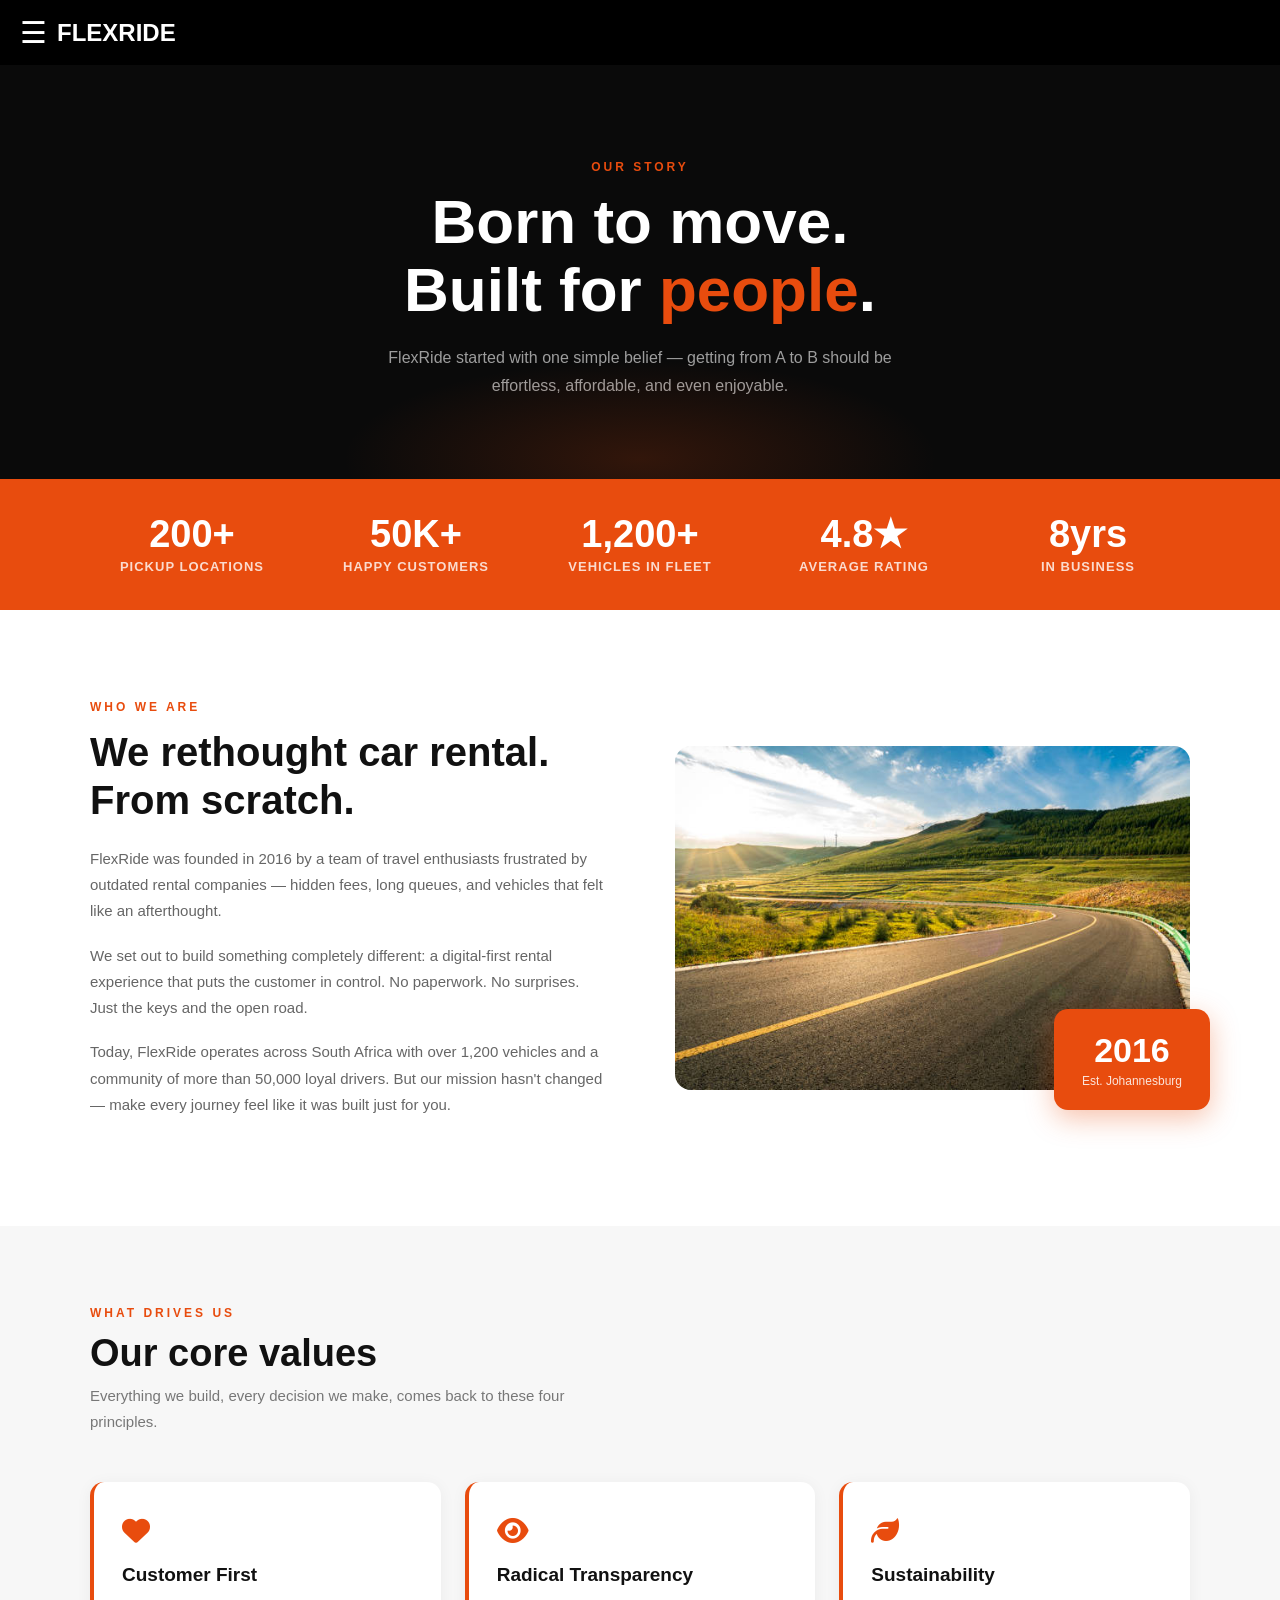
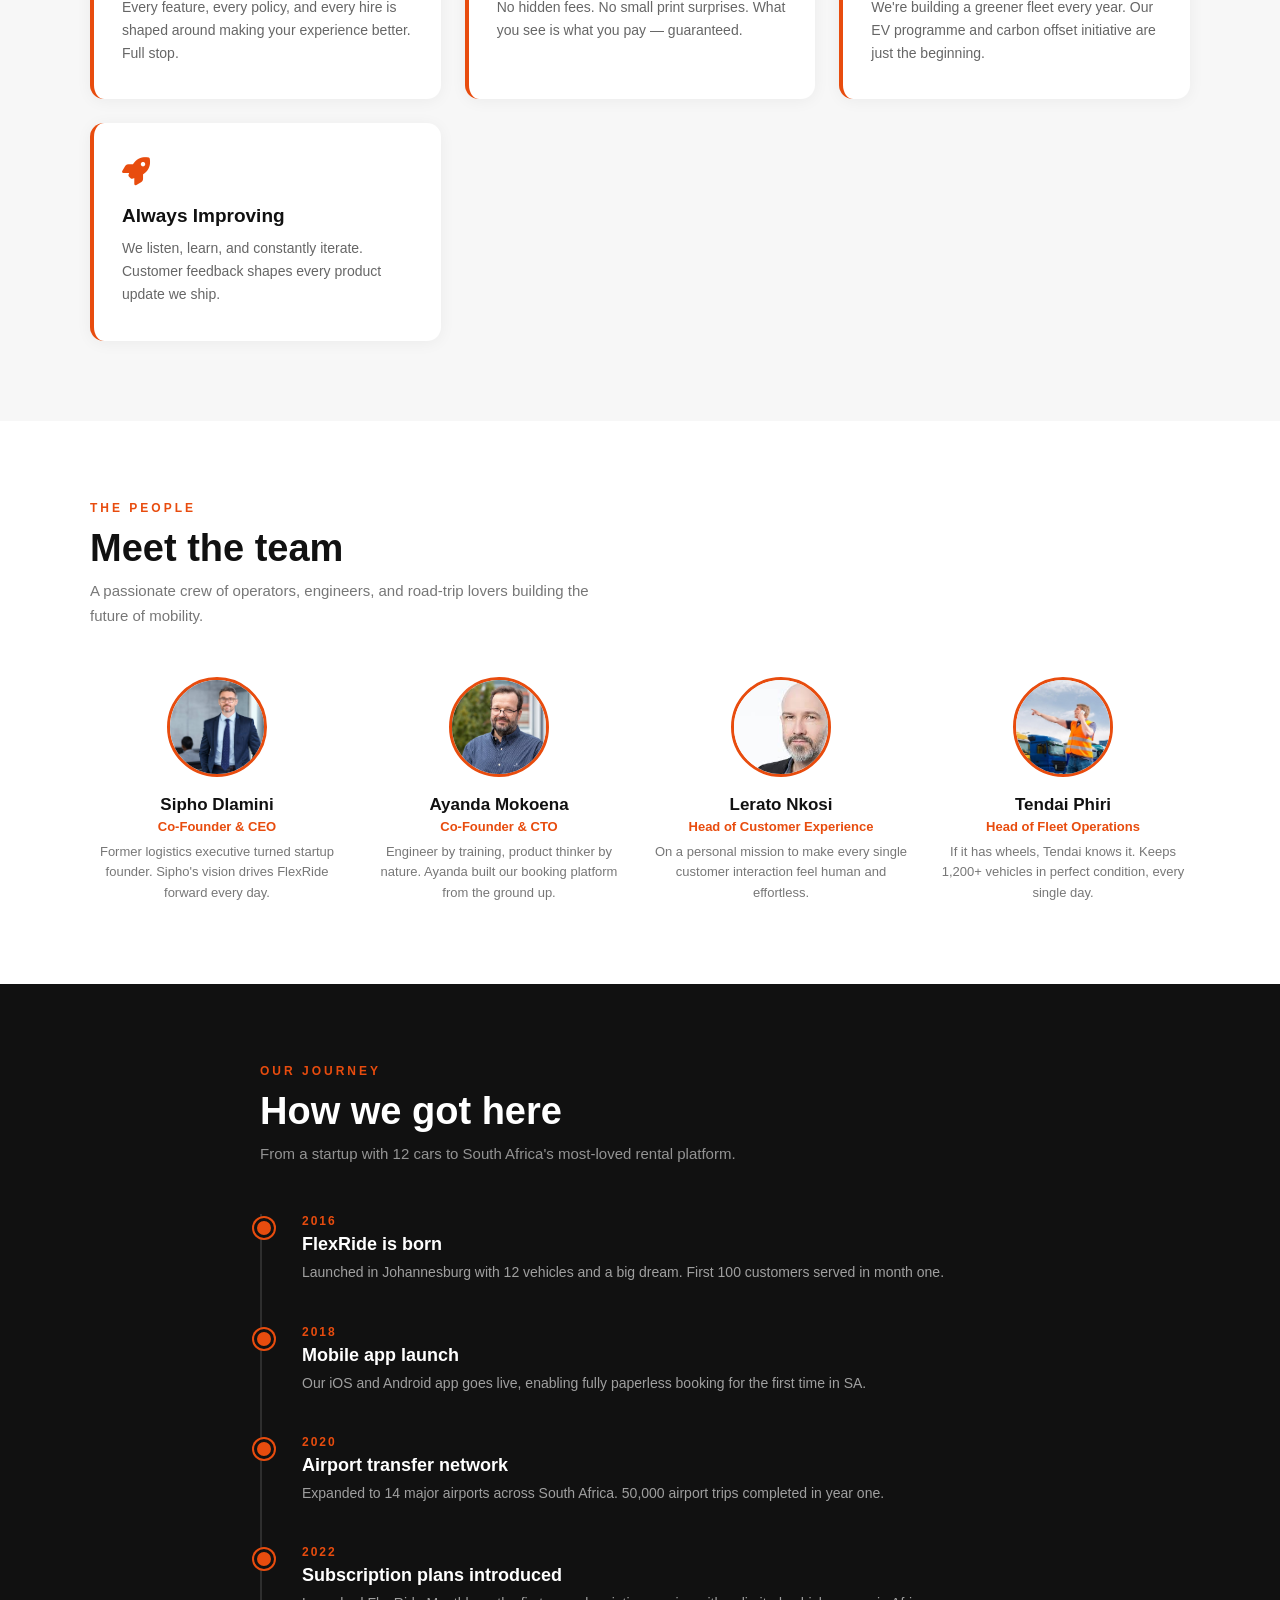
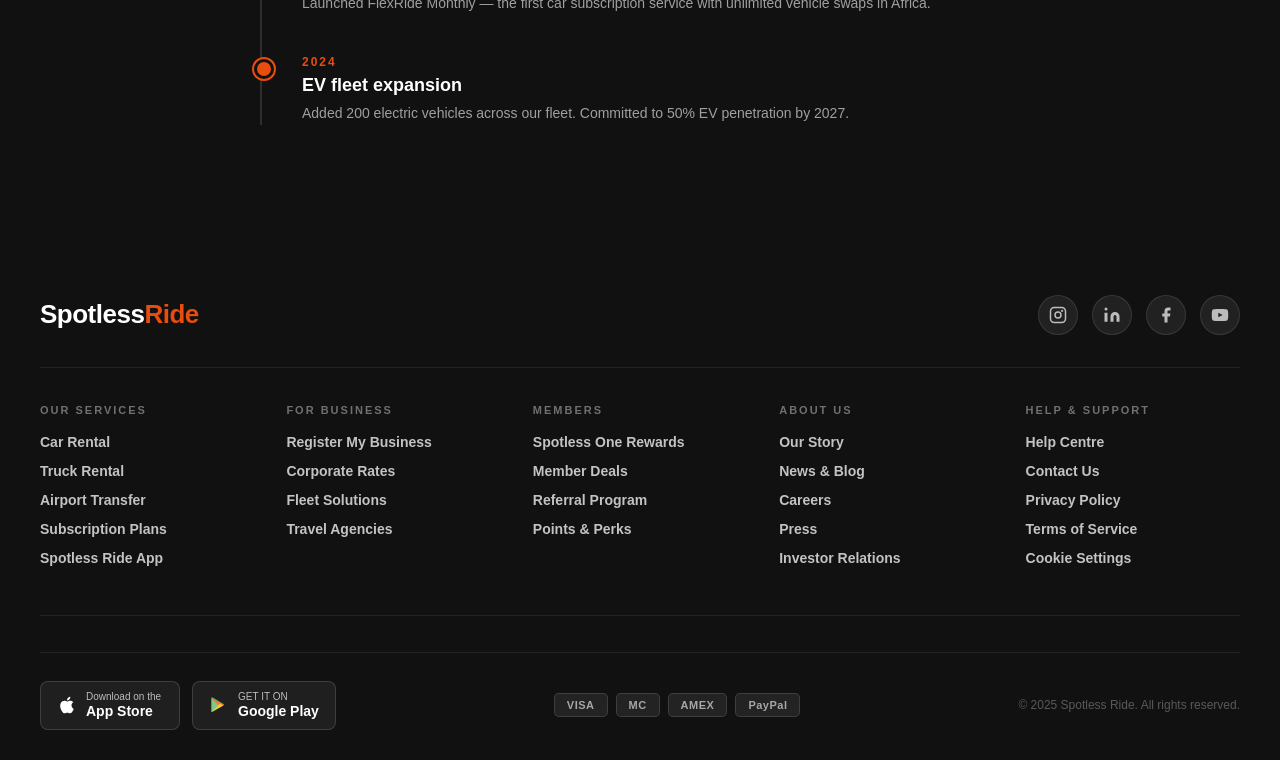
==== About-Us.Html @ 6166d542 "Add files via upload" ====
<!DOCTYPE html>
<html lang="en">
<head>
    <meta charset="UTF-8">
    <meta name="viewport" content="width=device-width, initial-scale=1.0">
    <title>About Us - FlexRide</title>
    <link rel="stylesheet" href="https://cdnjs.cloudflare.com/ajax/libs/font-awesome/6.5.1/css/all.min.css">
    <style>
        * { margin: 0; padding: 0; box-sizing: border-box; font-family: Arial, sans-serif; }

        /* ===== HEADER ===== */
        header { background-color:black; color:white; padding:15px 20px; display:flex; justify-content:space-between; align-items:center; position:fixed; top:0;left:0; width:100%; z-index:1000; }
        .header-left { display:flex; align-items:center; }
        .menu-icon { font-size:30px; cursor:pointer; color:white; margin-right:10px; }
        .header-right { margin-left:auto; }
        .auth-link { font-size:13px; color:white; text-decoration:none; padding:10px; border:1px solid white; border-radius:2px; }

        /* ===== NAVBAR ===== */
        .navbar { position:fixed; top:60px; left:0; width:100%; height:calc(100vh - 60px); background-color:rgba(0,0,0,0.95); transition:transform 0.5s ease-in-out; transform:translateY(-100%); z-index:999; display:flex; flex-direction:column; align-items:flex-start; justify-content:flex-start; padding:20px; }
        .navbar.active { transform:translateY(0); }
        .navbar a { display:flex; align-items:center; padding:15px 20px; text-decoration:none; font-size:24px; color:white; width:100%; transition:background 0.3s ease, color 0.3s ease; border-bottom:1px solid rgba(255,255,255,0.2); }
        .navbar a:hover { background:rgba(255,255,255,0.2); color:#b0c4de; }
        .navbar a:last-child { border-bottom:none; }
        .navbar a i { margin-right:10px; }

        /* ===== PAGE HERO ===== */
        .page-hero {
            margin-top: 60px;
            background: #0a0a0a;
            padding: 100px 40px 80px;
            text-align: center;
            color: white;
            position: relative;
            overflow: hidden;
        }
        .page-hero::after {
            content: '';
            position: absolute;
            bottom: -80px; left: 50%; transform: translateX(-50%);
            width: 600px; height: 200px;
            background: radial-gradient(ellipse, rgba(232,76,14,0.18) 0%, transparent 70%);
            pointer-events: none;
        }
        .page-hero-tag { font-size:12px;font-weight:700;text-transform:uppercase;letter-spacing:3px;color:#e84c0e;margin-bottom:14px;display:block; }
        .page-hero h1 { font-size:clamp(36px,5.5vw,62px); font-weight:900; line-height:1.1; margin-bottom:20px; }
        .page-hero h1 em { color:#e84c0e; font-style:normal; }
        .page-hero p { font-size:16px; color:rgba(255,255,255,0.6); max-width:520px; margin:0 auto; line-height:1.7; }

        /* ===== STATS STRIP ===== */
        .stats-strip { background:#e84c0e; padding:36px 40px; }
        .stats-inner { max-width:1100px; margin:0 auto; display:grid; grid-template-columns:repeat(auto-fit, minmax(180px,1fr)); gap:20px; text-align:center; }
        .stat-num { font-size:38px; font-weight:900; color:#fff; line-height:1; }
        .stat-label { font-size:13px; color:rgba(255,255,255,0.8); margin-top:6px; font-weight:600; text-transform:uppercase; letter-spacing:1px; }

        /* ===== STORY SECTION ===== */
        .story-section { background:#fff; padding:90px 40px; }
        .story-inner { max-width:1100px; margin:0 auto; display:grid; grid-template-columns:1fr 1fr; gap:70px; align-items:center; }
        .story-text .section-label { font-size:12px;font-weight:700;text-transform:uppercase;letter-spacing:3px;color:#e84c0e;display:block;margin-bottom:14px; }
        .story-text h2 { font-size:clamp(28px,3.5vw,40px); font-weight:900; color:#111; margin-bottom:22px; line-height:1.2; }
        .story-text p { font-size:15px; color:#666; line-height:1.75; margin-bottom:18px; }
        .story-img-side { position:relative; }
        .story-img-box {
            border-radius:16px; overflow:hidden; height:440px;
            background: linear-gradient(135deg, #1a1a2e 0%, #16213e 50%, #0f3460 100%);
            display:flex; align-items:center; justify-content:center;
        }
        .story-img-box i { font-size:80px; color:rgba(232,76,14,0.3); }
        .story-badge {
            position:absolute; bottom:-20px; right:-20px;
            background:#e84c0e; color:#fff;
            padding:22px 28px; border-radius:14px;
            text-align:center; box-shadow:0 8px 28px rgba(232,76,14,0.35);
        }
        .story-badge .b-num { font-size:34px; font-weight:900; }
        .story-badge .b-label { font-size:12px; opacity:0.85; margin-top:4px; }

        /* ===== MISSION / VALUES ===== */
        .values-section { background:#f7f7f7; padding:80px 40px; }
        .values-inner { max-width:1100px; margin:0 auto; }
        .section-label { font-size:12px;font-weight:700;text-transform:uppercase;letter-spacing:3px;color:#e84c0e;display:block;margin-bottom:12px; }
        .section-heading { font-size:clamp(26px,3.5vw,38px); font-weight:900; color:#111; margin-bottom:8px; }
        .section-sub { font-size:15px;color:#777;margin-bottom:48px;max-width:520px;line-height:1.7; }
        .values-grid { display:grid; grid-template-columns:repeat(auto-fit,minmax(260px,1fr)); gap:24px; }
        .value-card { background:#fff; border-radius:14px; padding:34px 28px; border-left:4px solid #e84c0e; box-shadow:0 2px 16px rgba(0,0,0,0.05); transition:transform 0.3s; }
        .value-card:hover { transform:translateY(-5px); }
        .value-icon { font-size:28px; color:#e84c0e; margin-bottom:16px; }
        .value-card h3 { font-size:19px; font-weight:800; color:#111; margin-bottom:10px; }
        .value-card p { font-size:14px; color:#666; line-height:1.65; }

        /* ===== TEAM SECTION ===== */
        .team-section { background:#fff; padding:80px 40px; }
        .team-inner { max-width:1100px; margin:0 auto; }
        .team-grid { display:grid; grid-template-columns:repeat(auto-fit,minmax(220px,1fr)); gap:28px; margin-top:0; }
        .team-card { text-align:center; }
        .team-avatar {
            width:120px; height:120px; border-radius:50%;
            background:linear-gradient(135deg,#1a1a2e,#e84c0e);
            margin:0 auto 16px;
            display:flex; align-items:center; justify-content:center;
        }
        .team-avatar i { font-size:40px; color:rgba(255,255,255,0.6); }
        .team-card h4 { font-size:17px; font-weight:800; color:#111; margin-bottom:4px; }
        .team-card .role { font-size:13px; color:#e84c0e; font-weight:600; margin-bottom:8px; }
        .team-card p { font-size:13px; color:#777; line-height:1.6; }

        /* ===== TIMELINE ===== */
        .timeline-section { background:#111; padding:80px 40px; color:white; }
        .timeline-inner { max-width:760px; margin:0 auto; }
        .timeline-section .section-label { color:#e84c0e; }
        .timeline-section .section-heading { color:#fff; }
        .timeline-section .section-sub { color:rgba(255,255,255,0.55); }
        .timeline { position:relative; padding-left:40px; border-left:2px solid rgba(255,255,255,0.12); margin-top:0; }
        .timeline-item { position:relative; margin-bottom:40px; }
        .timeline-item::before {
            content:''; position:absolute;
            left:-48px; top:4px;
            width:14px; height:14px;
            border-radius:50%; background:#e84c0e;
            border:3px solid #111;
            box-shadow:0 0 0 2px #e84c0e;
        }
        .timeline-year { font-size:12px;font-weight:700;color:#e84c0e;text-transform:uppercase;letter-spacing:2px;margin-bottom:6px; }
        .timeline-item h4 { font-size:18px; font-weight:800; color:#fff; margin-bottom:6px; }
        .timeline-item p { font-size:14px; color:rgba(255,255,255,0.6); line-height:1.65; }

        /* ===== FOOTER ===== */
        .site-footer { background:#111; color:rgba(255,255,255,0.65); padding:50px 40px 30px; font-size:14px; }
        .footer-topbar { display:flex; align-items:center; justify-content:space-between; margin-bottom:32px; }
        .footer-logo { font-size:26px; font-weight:900; color:#fff; letter-spacing:-0.5px; }
        .footer-logo span { color:#e84c0e; }
        .footer-socials { display:flex; gap:14px; }
        .footer-socials a { width:40px;height:40px;border-radius:50%;background:rgba(255,255,255,0.07);border:1px solid rgba(255,255,255,0.1);display:flex;align-items:center;justify-content:center;color:rgba(255,255,255,0.7);transition:0.2s;text-decoration:none; }
        .footer-socials a svg { width:18px;height:18px; }
        .footer-socials a:hover { background:#e84c0e;border-color:#e84c0e;color:#fff; }
        .footer-divider { border:none;border-top:1px solid rgba(255,255,255,0.08);margin:0 0 36px; }
        .footer-cols { display:grid;grid-template-columns:repeat(auto-fit,minmax(160px,1fr));gap:32px;margin-bottom:36px; }
        .footer-col h4 { font-size:11px;font-weight:700;text-transform:uppercase;letter-spacing:2px;color:rgba(255,255,255,0.4);margin:0 0 18px; }
        .footer-col a { display:block;color:rgba(255,255,255,0.75);text-decoration:none;font-size:14px;font-weight:600;margin-bottom:13px;transition:color 0.2s; }
        .footer-col a:hover { color:#e84c0e; }
        .footer-bottom { display:flex;align-items:center;justify-content:space-between;flex-wrap:wrap;gap:18px;padding-top:28px;border-top:1px solid rgba(255,255,255,0.08); }
        .footer-store-btns { display:flex;gap:12px;flex-wrap:wrap; }
        .f-store-btn { display:flex;align-items:center;gap:9px;background:rgba(255,255,255,0.06);border:1px solid rgba(255,255,255,0.14);border-radius:8px;padding:9px 16px;color:#fff;text-decoration:none;transition:0.2s;min-width:140px; }
        .f-store-btn:hover { background:#e84c0e;border-color:#e84c0e; }
        .f-store-btn span { display:flex;flex-direction:column;font-size:14px;font-weight:700;line-height:1.2;color:#fff; }
        .f-store-btn small { font-size:10px;font-weight:400;opacity:0.7; }
        .footer-pay { display:flex;gap:8px;flex-wrap:wrap;align-items:center; }
        .footer-pay span { background:rgba(255,255,255,0.08);border:1px solid rgba(255,255,255,0.12);border-radius:5px;padding:5px 12px;font-size:11px;font-weight:700;color:rgba(255,255,255,0.6);letter-spacing:0.5px; }
        .footer-copy { font-size:12px;color:rgba(255,255,255,0.3);margin:0; }

        @media (max-width: 768px) {
            .story-inner { grid-template-columns:1fr; gap:40px; }
            .story-badge { right:0; }
            .stats-strip { padding:28px 20px; }
            .story-section, .values-section, .team-section, .timeline-section { padding:50px 20px; }
            .page-hero { padding:70px 20px 60px; }
            .footer-cols { grid-template-columns:1fr 1fr; }
            .footer-topbar { flex-direction:column; align-items:flex-start; gap:18px; }
            .footer-bottom { flex-direction:column; align-items:flex-start; }
        }
        .team-avatar {
    width: 100px;
    height: 100px;
    border-radius: 50%;
    overflow: hidden;
    margin: 0 auto 18px;
    border: 3px solid #e84c0e;
}

.team-avatar img {
    width: 100%;
    height: 100%;
    object-fit: cover;
    display: block;
}
.story-img-box {
    width: 100%;
    height: 100%;
    border-radius: 16px;
    overflow: hidden;
}

.story-img-box img {
    width: 100%;
    height: 100%;
    object-fit: cover;
    display: block;
}
    </style>
</head>

<header>
    <div class="header-left">
        <span class="menu-icon" onclick="toggleNav()">&#9776;</span>
        <a href="index.html" style="text-decoration:none;">
            <h1 style="font-size:24px;font-weight:bold;color:white;">FLEXRIDE</h1>
        </a>
    </div>
   
</header>

<nav id="navbar" class="navbar">
    <a href="index.html"><i class="fas fa-home"></i> Home</a>
    <a href="Vehicles.HTML"><i class="fas fa-car"></i> Vehicles</a>
    <a href="#"><i class="fas fa-car-side"></i> Book a Car</a>
    <a href="About-Us.html"><i class="fas fa-phone"></i> About us</a>
    <a href="services.html"><i class="fas fa-cogs"></i> Services</a>
    <a href="Customer Service.html"><i class="fas fa-question-circle"></i> Help</a>
</nav>

<body>

<!-- PAGE HERO -->
<section class="page-hero">
    <span class="page-hero-tag">Our Story</span>
    <h1>Born to move.<br>Built for <em>people</em>.</h1>
    <p>FlexRide started with one simple belief — getting from A to B should be effortless, affordable, and even enjoyable.</p>
</section>

<!-- STATS STRIP -->
<section class="stats-strip">
    <div class="stats-inner">
        <div>
            <div class="stat-num">200+</div>
            <div class="stat-label">Pickup Locations</div>
        </div>
        <div>
            <div class="stat-num">50K+</div>
            <div class="stat-label">Happy Customers</div>
        </div>
        <div>
            <div class="stat-num">1,200+</div>
            <div class="stat-label">Vehicles in Fleet</div>
        </div>
        <div>
            <div class="stat-num">4.8★</div>
            <div class="stat-label">Average Rating</div>
        </div>
        <div>
            <div class="stat-num">8yrs</div>
            <div class="stat-label">In Business</div>
        </div>
    </div>
</section>

<!-- STORY -->
<section class="story-section">
    <div class="story-inner">
        <div class="story-text">
            <span class="section-label">Who We Are</span>
            <h2>We rethought car rental. From scratch.</h2>
            <p>FlexRide was founded in 2016 by a team of travel enthusiasts frustrated by outdated rental companies — hidden fees, long queues, and vehicles that felt like an afterthought.</p>
            <p>We set out to build something completely different: a digital-first rental experience that puts the customer in control. No paperwork. No surprises. Just the keys and the open road.</p>
            <p>Today, FlexRide operates across South Africa with over 1,200 vehicles and a community of more than 50,000 loyal drivers. But our mission hasn't changed — make every journey feel like it was built just for you.</p>
        </div>
        <div class="story-img-side">
            <div class="story-img-box">
                <img src="Road.jpg" alt="Open road">
            </div>
            <div class="story-badge">
                <div class="b-num">2016</div>
                <div class="b-label">Est. Johannesburg</div>
            </div>
        </div>
    </div>
</section>

<!-- VALUES -->
<section class="values-section">
    <div class="values-inner">
        <span class="section-label">What Drives Us</span>
        <h2 class="section-heading">Our core values</h2>
        <p class="section-sub">Everything we build, every decision we make, comes back to these four principles.</p>
        <div class="values-grid">
            <div class="value-card">
                <div class="value-icon"><i class="fas fa-heart"></i></div>
                <h3>Customer First</h3>
                <p>Every feature, every policy, and every hire is shaped around making your experience better. Full stop.</p>
            </div>
            <div class="value-card">
                <div class="value-icon"><i class="fas fa-eye"></i></div>
                <h3>Radical Transparency</h3>
                <p>No hidden fees. No small print surprises. What you see is what you pay — guaranteed.</p>
            </div>
            <div class="value-card">
                <div class="value-icon"><i class="fas fa-leaf"></i></div>
                <h3>Sustainability</h3>
                <p>We're building a greener fleet every year. Our EV programme and carbon offset initiative are just the beginning.</p>
            </div>
            <div class="value-card">
                <div class="value-icon"><i class="fas fa-rocket"></i></div>
                <h3>Always Improving</h3>
                <p>We listen, learn, and constantly iterate. Customer feedback shapes every product update we ship.</p>
            </div>
        </div>
    </div>
</section>
<!-- TEAM -->
<section class="team-section">
    <div class="team-inner">
        <span class="section-label">The People</span>
        <h2 class="section-heading">Meet the team</h2>
        <p class="section-sub">A passionate crew of operators, engineers, and road-trip lovers building the future of mobility.</p>
        <div class="team-grid">
            <div class="team-card">
                <div class="team-avatar">
                    <img src="Ceo.jpg" alt="Sipho Dlamini">
                </div>
                <h4>Sipho Dlamini</h4>
                <div class="role">Co-Founder & CEO</div>
                <p>Former logistics executive turned startup founder. Sipho's vision drives FlexRide forward every day.</p>
            </div>
            <div class="team-card">
                <div class="team-avatar">
                    <img src="CTO.avif" alt="Ayanda Mokoena">
                </div>
                <h4>Ayanda Mokoena</h4>
                <div class="role">Co-Founder & CTO</div>
                <p>Engineer by training, product thinker by nature. Ayanda built our booking platform from the ground up.</p>
            </div>
            <div class="team-card">
                <div class="team-avatar">
                    <img src="Head.jpg" alt="Lerato Nkosi">
                </div>
                <h4>Lerato Nkosi</h4>
                <div class="role">Head of Customer Experience</div>
                <p>On a personal mission to make every single customer interaction feel human and effortless.</p>
            </div>
            <div class="team-card">
                <div class="team-avatar">
                    <img src="ana.jpg" alt="Tendai Phiri">
                </div>
                <h4>Tendai Phiri</h4>
                <div class="role">Head of Fleet Operations</div>
                <p>If it has wheels, Tendai knows it. Keeps 1,200+ vehicles in perfect condition, every single day.</p>
            </div>
        </div>
    </div>
</section>

<!-- TIMELINE -->
<section class="timeline-section">
    <div class="timeline-inner">
        <span class="section-label">Our Journey</span>
        <h2 class="section-heading" style="color:#fff;">How we got here</h2>
        <p class="section-sub">From a startup with 12 cars to South Africa's most-loved rental platform.</p>
        <div class="timeline">
            <div class="timeline-item">
                <div class="timeline-year">2016</div>
                <h4>FlexRide is born</h4>
                <p>Launched in Johannesburg with 12 vehicles and a big dream. First 100 customers served in month one.</p>
            </div>
            <div class="timeline-item">
                <div class="timeline-year">2018</div>
                <h4>Mobile app launch</h4>
                <p>Our iOS and Android app goes live, enabling fully paperless booking for the first time in SA.</p>
            </div>
            <div class="timeline-item">
                <div class="timeline-year">2020</div>
                <h4>Airport transfer network</h4>
                <p>Expanded to 14 major airports across South Africa. 50,000 airport trips completed in year one.</p>
            </div>
            <div class="timeline-item">
                <div class="timeline-year">2022</div>
                <h4>Subscription plans introduced</h4>
                <p>Launched FlexRide Monthly — the first car subscription service with unlimited vehicle swaps in Africa.</p>
            </div>
            <div class="timeline-item">
                <div class="timeline-year">2024</div>
                <h4>EV fleet expansion</h4>
                <p>Added 200 electric vehicles across our fleet. Committed to 50% EV penetration by 2027.</p>
            </div>
        </div>
    </div>
</section>

<!-- FOOTER -->
<footer class="site-footer">
    <div class="footer-topbar">
        <div class="footer-logo">Spotless<span>Ride</span></div>
        <div class="footer-socials">
            <a href="#" aria-label="Instagram"><svg viewBox="0 0 24 24" fill="none" stroke="currentColor" stroke-width="2" stroke-linecap="round" stroke-linejoin="round"><rect x="2" y="2" width="20" height="20" rx="5"/><circle cx="12" cy="12" r="4"/><circle cx="17.5" cy="6.5" r="0.5" fill="currentColor"/></svg></a>
            <a href="#" aria-label="LinkedIn"><svg viewBox="0 0 24 24" fill="currentColor"><path d="M16 8a6 6 0 0 1 6 6v7h-4v-7a2 2 0 0 0-2-2 2 2 0 0 0-2 2v7h-4v-7a6 6 0 0 1 6-6z"/><rect x="2" y="9" width="4" height="12"/><circle cx="4" cy="4" r="2"/></svg></a>
            <a href="#" aria-label="Facebook"><svg viewBox="0 0 24 24" fill="currentColor"><path d="M18 2h-3a5 5 0 0 0-5 5v3H7v4h3v8h4v-8h3l1-4h-4V7a1 1 0 0 1 1-1h3z"/></svg></a>
            <a href="#" aria-label="YouTube"><svg viewBox="0 0 24 24" fill="currentColor"><path d="M22.54 6.42a2.78 2.78 0 0 0-1.95-1.96C18.88 4 12 4 12 4s-6.88 0-8.59.46A2.78 2.78 0 0 0 1.46 6.42 29 29 0 0 0 1 12a29 29 0 0 0 .46 5.58a2.78 2.78 0 0 0 1.95 1.96C5.12 20 12 20 12 20s6.88 0 8.59-.46a2.78 2.78 0 0 0 1.95-1.96A29 29 0 0 0 23 12a29 29 0 0 0-.46-5.58zM9.75 15.02V8.98L15.5 12l-5.75 3.02z"/></svg></a>
        </div>
    </div>
    <div class="footer-divider"></div>
    <div class="footer-cols">
        <div class="footer-col"><h4>Our Services</h4><a href="#">Car Rental</a><a href="#">Truck Rental</a><a href="#">Airport Transfer</a><a href="#">Subscription Plans</a><a href="#">Spotless Ride App</a></div>
        <div class="footer-col"><h4>For Business</h4><a href="#">Register My Business</a><a href="#">Corporate Rates</a><a href="#">Fleet Solutions</a><a href="#">Travel Agencies</a></div>
        <div class="footer-col"><h4>Members</h4><a href="#">Spotless One Rewards</a><a href="#">Member Deals</a><a href="#">Referral Program</a><a href="#">Points &amp; Perks</a></div>
        <div class="footer-col"><h4>About Us</h4><a href="#">Our Story</a><a href="#">News &amp; Blog</a><a href="#">Careers</a><a href="#">Press</a><a href="#">Investor Relations</a></div>
        <div class="footer-col"><h4>Help &amp; Support</h4><a href="#">Help Centre</a><a href="#">Contact Us</a><a href="#">Privacy Policy</a><a href="#">Terms of Service</a><a href="#">Cookie Settings</a></div>
    </div>
    <div class="footer-divider"></div>
    <div class="footer-bottom">
        <div class="footer-store-btns">
            <a href="#" class="f-store-btn"><svg viewBox="0 0 24 24" fill="currentColor" width="20" height="20"><path d="M18.71 19.5c-.83 1.24-1.71 2.45-3.05 2.47-1.34.03-1.77-.79-3.29-.79-1.53 0-2 .77-3.27.82-1.31.05-2.3-1.32-3.14-2.53C4.25 17 2.94 12.45 4.7 9.39c.87-1.52 2.43-2.48 4.12-2.51 1.28-.02 2.5.87 3.29.87.78 0 2.26-1.07 3.8-.91.65.03 2.47.26 3.64 1.98-.09.06-2.17 1.28-2.15 3.81.03 3.02 2.65 4.03 2.68 4.04-.03.07-.42 1.44-1.38 2.83M13 3.5c.73-.83 1.94-1.46 2.94-1.5.13 1.17-.34 2.35-1.04 3.19-.69.85-1.83 1.51-2.95 1.42-.15-1.15.41-2.35 1.05-3.11z"/></svg><span><small>Download on the</small>App Store</span></a>
            <a href="#" class="f-store-btn"><svg viewBox="0 0 24 24" fill="none" width="20" height="20"><path d="M3 20.5v-17c0-.83 1-.83 1.5-.5l14 8.5-14 8.5c-.5.33-1.5.33-1.5-.5z" fill="#4CAF50"/><path d="M3 3.5l10 10L3 20.5V3.5z" fill="#81C784"/><path d="M17.5 11.5l-4.5 2-10-10 14.5 8z" fill="#FF7043"/><path d="M17.5 12.5L3 20.5l10-10 4.5 2z" fill="#FFCA28"/></svg><span><small>GET IT ON</small>Google Play</span></a>
        </div>
        <div class="footer-pay"><span>VISA</span><span>MC</span><span>AMEX</span><span>PayPal</span></div>
        <p class="footer-copy">&copy; 2025 Spotless Ride. All rights reserved.</p>
    </div>
</footer>

</body>

<script>
    function toggleNav() {
        document.getElementById('navbar').classList.toggle('active');
    }
    window.addEventListener('click', function(e) {
        const navbar = document.getElementById('navbar');
        const menuIcon = document.querySelector('.menu-icon');
        if (!navbar.contains(e.target) && !menuIcon.contains(e.target)) {
            navbar.classList.remove('active');
        }
    });
</script>
</html>
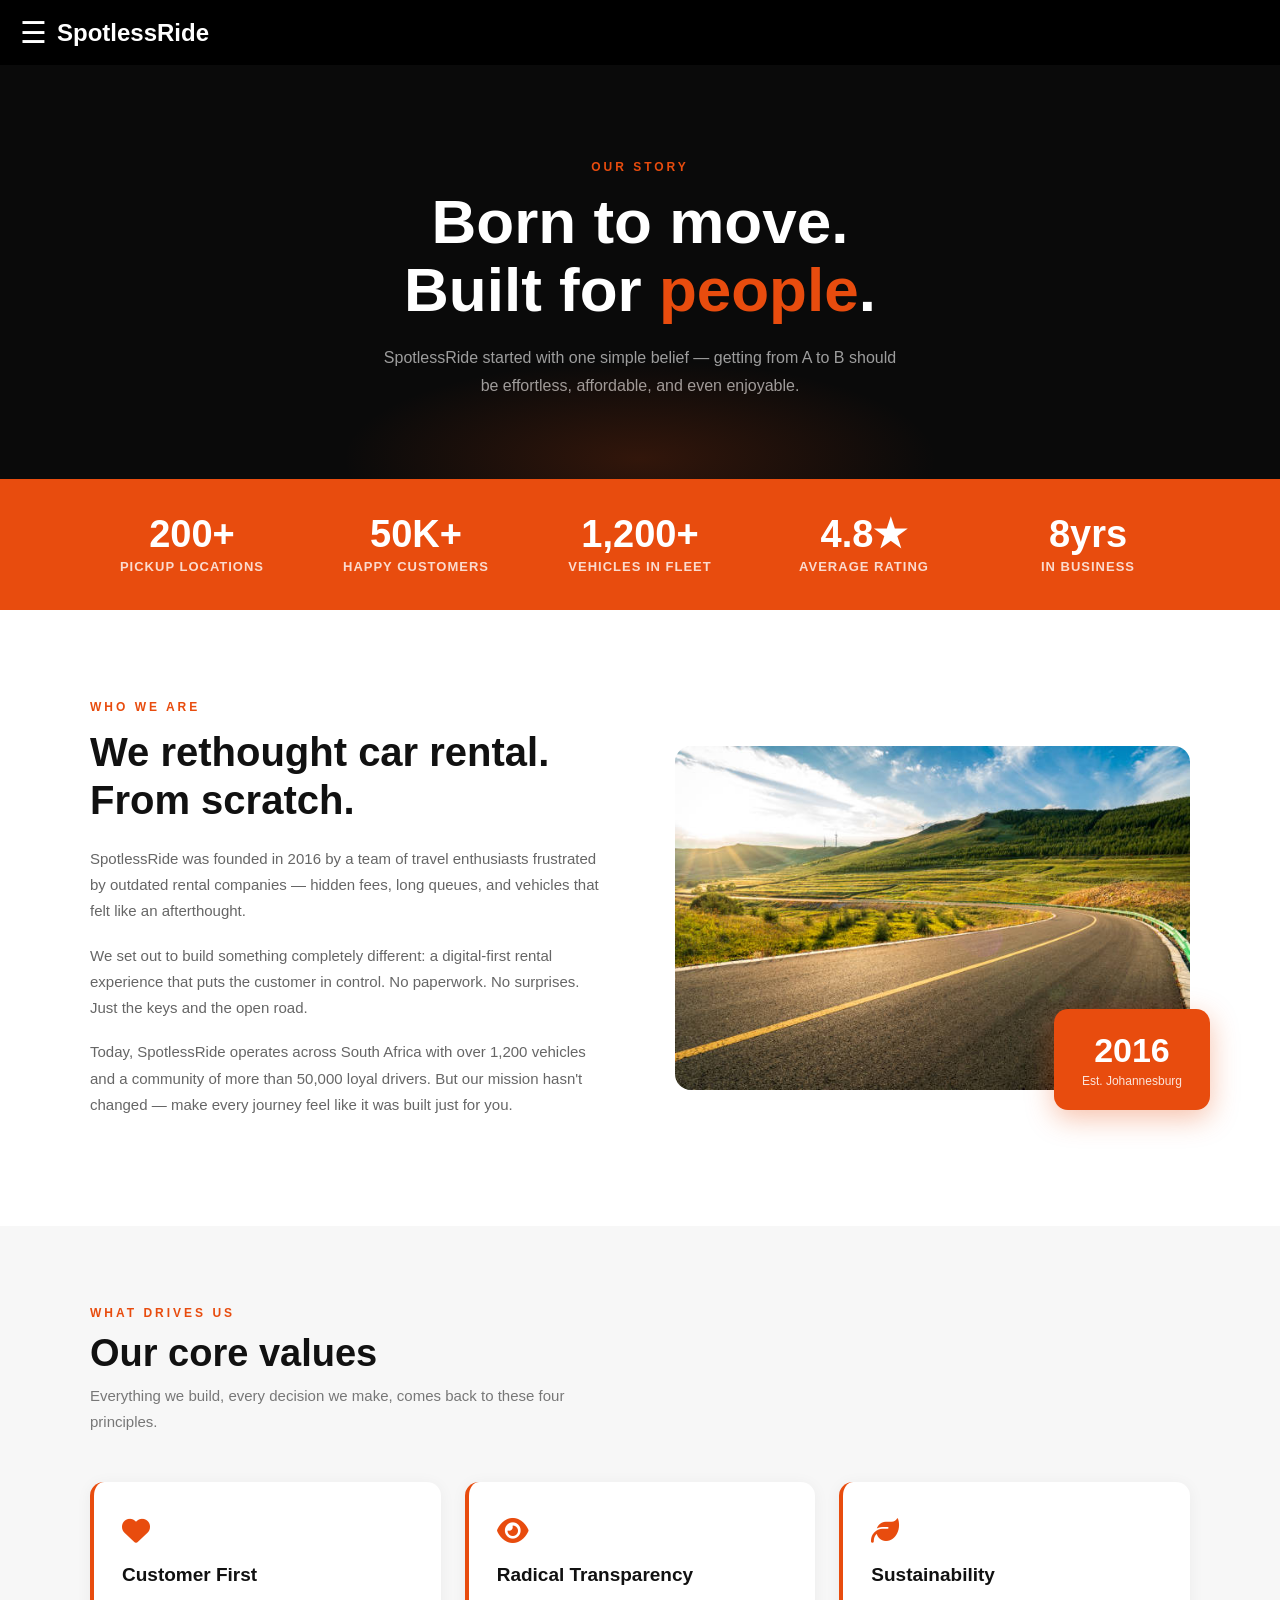
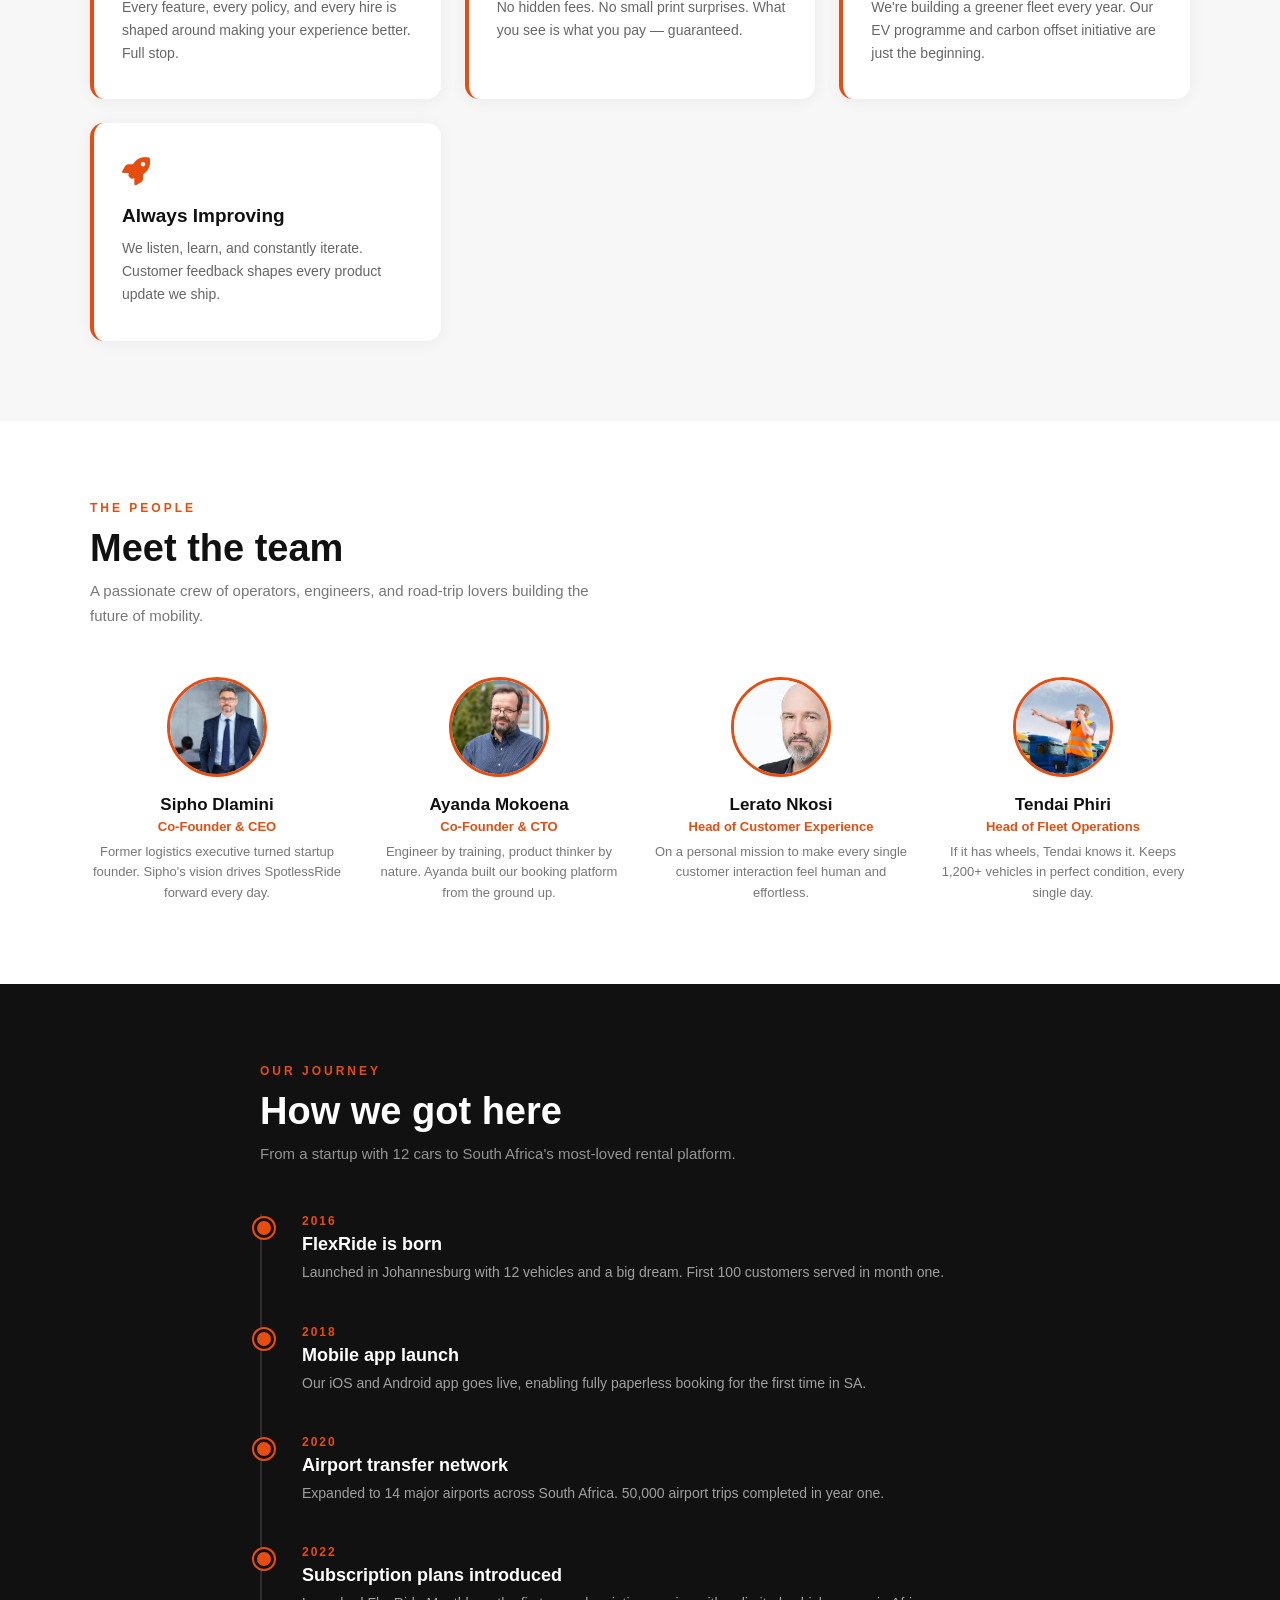
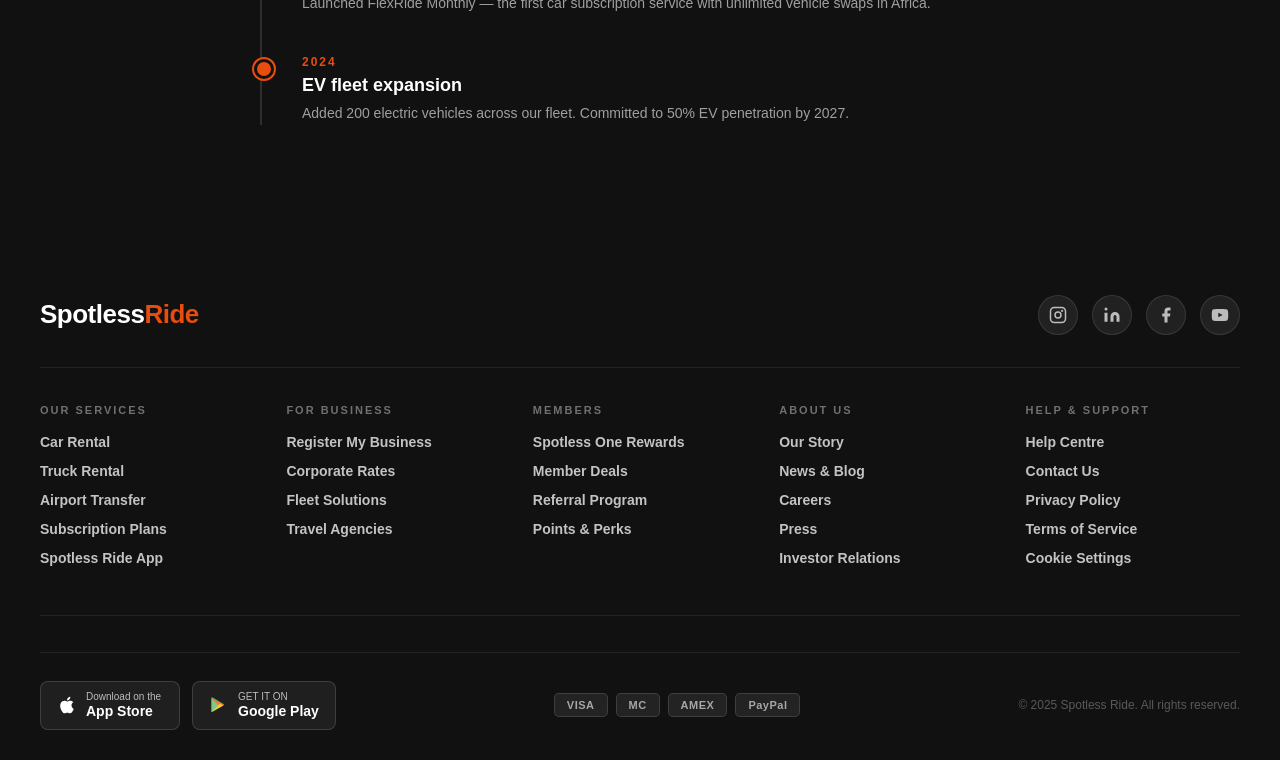
==== commit 641a02d3: "Add files via upload" ====
--- a/About-Us.Html
+++ b/About-Us.Html
@@ -192,7 +192,7 @@
     <div class="header-left">
         <span class="menu-icon" onclick="toggleNav()">&#9776;</span>
         <a href="index.html" style="text-decoration:none;">
-            <h1 style="font-size:24px;font-weight:bold;color:white;">FLEXRIDE</h1>
+            <h1 style="font-size:24px;font-weight:bold;color:white;">SpotlessRide</h1>
         </a>
     </div>
    
@@ -200,11 +200,10 @@
 
 <nav id="navbar" class="navbar">
     <a href="index.html"><i class="fas fa-home"></i> Home</a>
-    <a href="Vehicles.HTML"><i class="fas fa-car"></i> Vehicles</a>
-    <a href="#"><i class="fas fa-car-side"></i> Book a Car</a>
+    <a href="Vehicles.HTML"><i class="fas fa-car"></i> Gallery</a>
     <a href="About-Us.html"><i class="fas fa-phone"></i> About us</a>
     <a href="services.html"><i class="fas fa-cogs"></i> Services</a>
-    <a href="Customer Service.html"><i class="fas fa-question-circle"></i> Help</a>
+    <a href="Contact Us.html"><i class="fas fa-envelope"></i> Contact</a>
 </nav>
 
 <body>
@@ -213,7 +212,7 @@
 <section class="page-hero">
     <span class="page-hero-tag">Our Story</span>
     <h1>Born to move.<br>Built for <em>people</em>.</h1>
-    <p>FlexRide started with one simple belief — getting from A to B should be effortless, affordable, and even enjoyable.</p>
+    <p>SpotlessRide started with one simple belief — getting from A to B should be effortless, affordable, and even enjoyable.</p>
 </section>
 
 <!-- STATS STRIP -->
@@ -248,9 +247,9 @@
         <div class="story-text">
             <span class="section-label">Who We Are</span>
             <h2>We rethought car rental. From scratch.</h2>
-            <p>FlexRide was founded in 2016 by a team of travel enthusiasts frustrated by outdated rental companies — hidden fees, long queues, and vehicles that felt like an afterthought.</p>
+            <p>SpotlessRide was founded in 2016 by a team of travel enthusiasts frustrated by outdated rental companies — hidden fees, long queues, and vehicles that felt like an afterthought.</p>
             <p>We set out to build something completely different: a digital-first rental experience that puts the customer in control. No paperwork. No surprises. Just the keys and the open road.</p>
-            <p>Today, FlexRide operates across South Africa with over 1,200 vehicles and a community of more than 50,000 loyal drivers. But our mission hasn't changed — make every journey feel like it was built just for you.</p>
+            <p>Today, SpotlessRide operates across South Africa with over 1,200 vehicles and a community of more than 50,000 loyal drivers. But our mission hasn't changed — make every journey feel like it was built just for you.</p>
         </div>
         <div class="story-img-side">
             <div class="story-img-box">
@@ -307,7 +306,7 @@
                 </div>
                 <h4>Sipho Dlamini</h4>
                 <div class="role">Co-Founder & CEO</div>
-                <p>Former logistics executive turned startup founder. Sipho's vision drives FlexRide forward every day.</p>
+                <p>Former logistics executive turned startup founder. Sipho's vision drives SpotlessRide forward every day.</p>
             </div>
             <div class="team-card">
                 <div class="team-avatar">
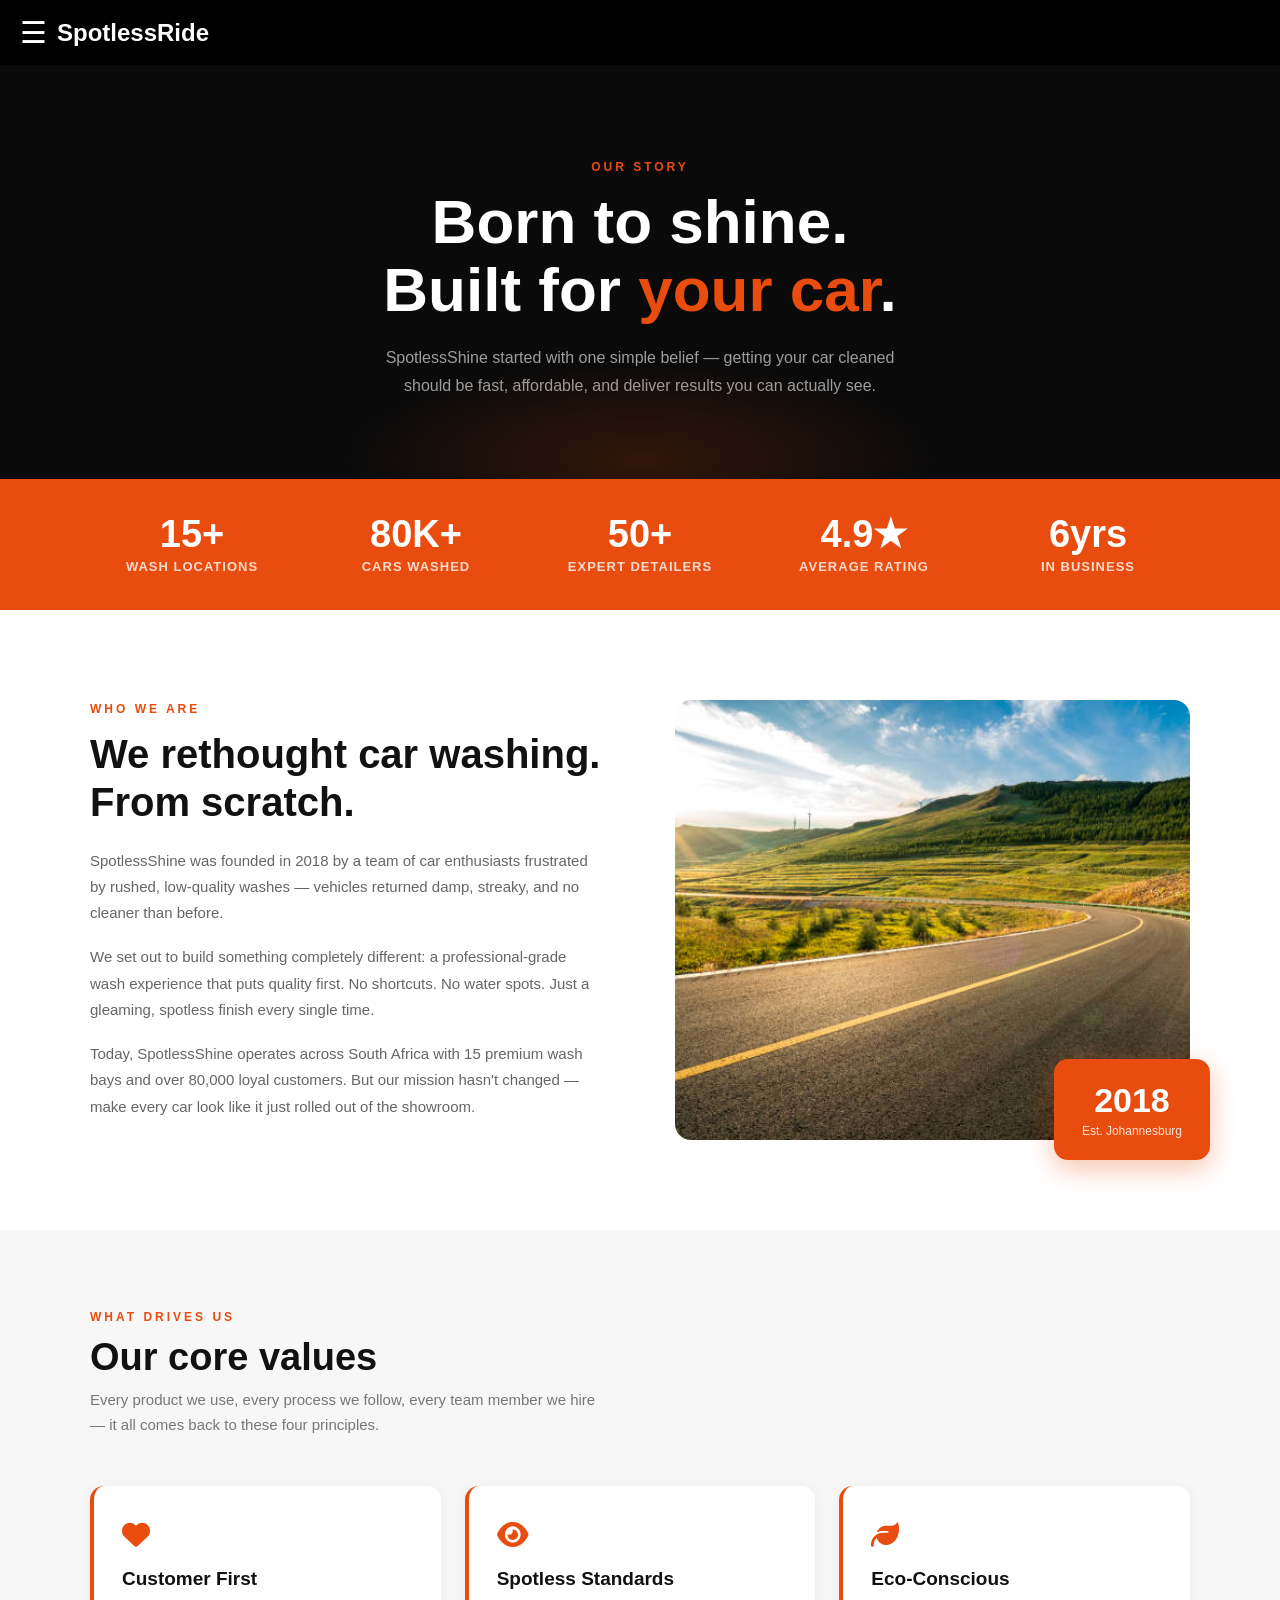
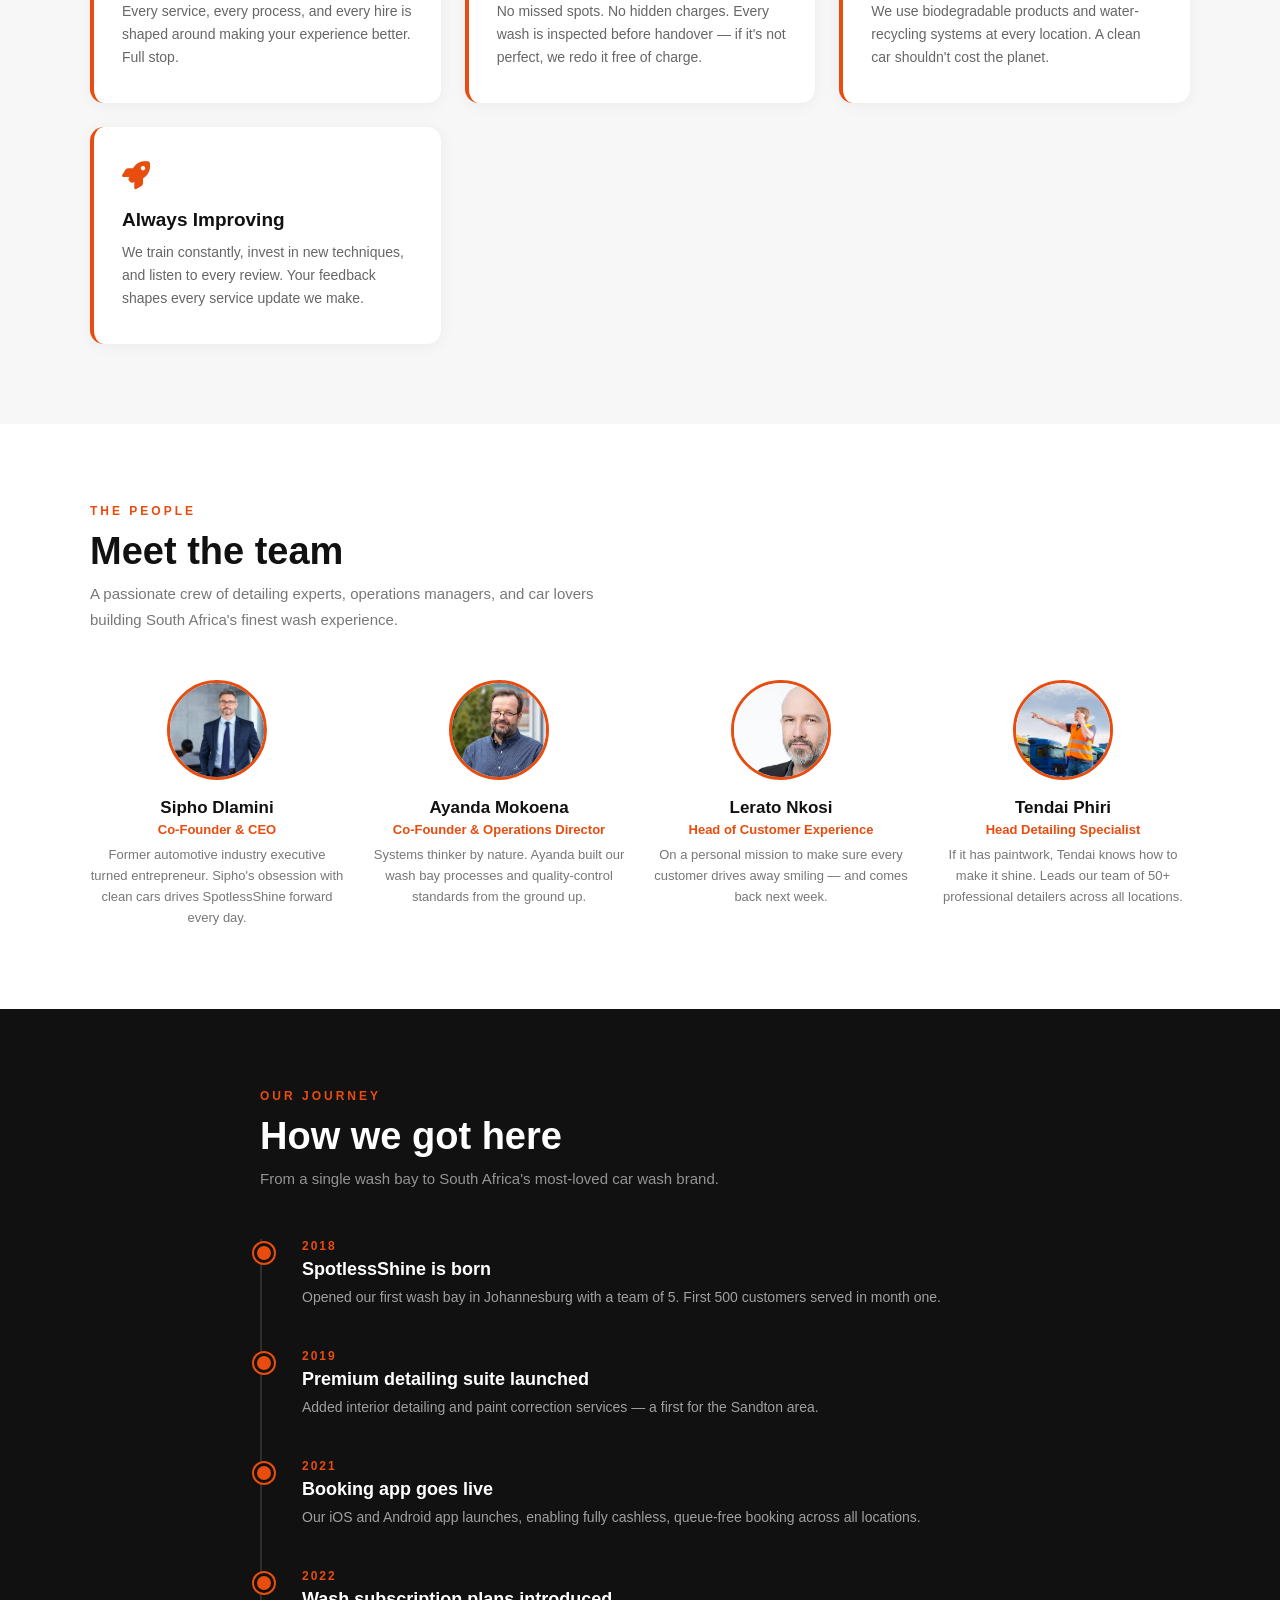
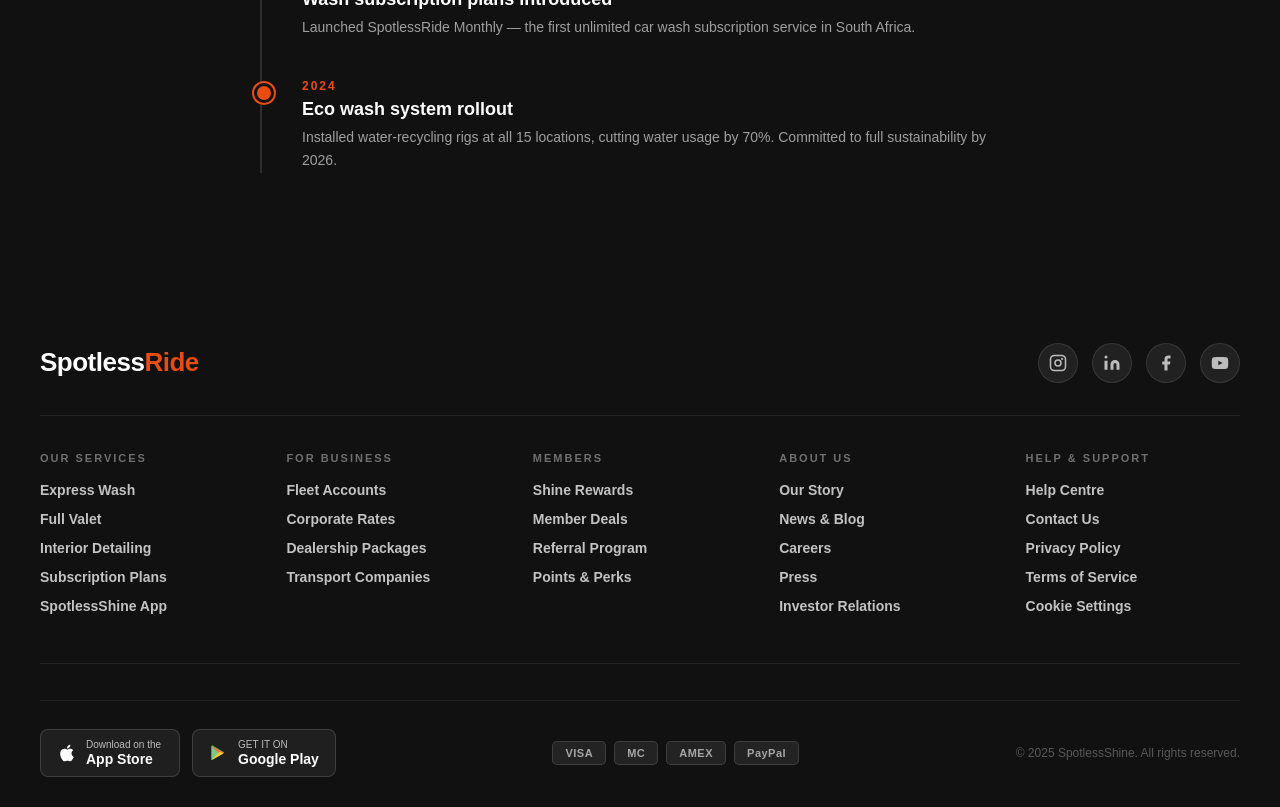
==== commit 78c3e8ef: "Add files via upload" ====
--- a/About-Us.Html
+++ b/About-Us.Html
@@ -3,19 +3,17 @@
 <head>
     <meta charset="UTF-8">
     <meta name="viewport" content="width=device-width, initial-scale=1.0">
-    <title>About Us - FlexRide</title>
+    <title>About Us - SpotlessRide</title>
     <link rel="stylesheet" href="https://cdnjs.cloudflare.com/ajax/libs/font-awesome/6.5.1/css/all.min.css">
     <style>
         * { margin: 0; padding: 0; box-sizing: border-box; font-family: Arial, sans-serif; }
 
-        /* ===== HEADER ===== */
         header { background-color:black; color:white; padding:15px 20px; display:flex; justify-content:space-between; align-items:center; position:fixed; top:0;left:0; width:100%; z-index:1000; }
         .header-left { display:flex; align-items:center; }
         .menu-icon { font-size:30px; cursor:pointer; color:white; margin-right:10px; }
         .header-right { margin-left:auto; }
         .auth-link { font-size:13px; color:white; text-decoration:none; padding:10px; border:1px solid white; border-radius:2px; }
 
-        /* ===== NAVBAR ===== */
         .navbar { position:fixed; top:60px; left:0; width:100%; height:calc(100vh - 60px); background-color:rgba(0,0,0,0.95); transition:transform 0.5s ease-in-out; transform:translateY(-100%); z-index:999; display:flex; flex-direction:column; align-items:flex-start; justify-content:flex-start; padding:20px; }
         .navbar.active { transform:translateY(0); }
         .navbar a { display:flex; align-items:center; padding:15px 20px; text-decoration:none; font-size:24px; color:white; width:100%; transition:background 0.3s ease, color 0.3s ease; border-bottom:1px solid rgba(255,255,255,0.2); }
@@ -23,58 +21,30 @@
         .navbar a:last-child { border-bottom:none; }
         .navbar a i { margin-right:10px; }
 
-        /* ===== PAGE HERO ===== */
-        .page-hero {
-            margin-top: 60px;
-            background: #0a0a0a;
-            padding: 100px 40px 80px;
-            text-align: center;
-            color: white;
-            position: relative;
-            overflow: hidden;
-        }
-        .page-hero::after {
-            content: '';
-            position: absolute;
-            bottom: -80px; left: 50%; transform: translateX(-50%);
-            width: 600px; height: 200px;
-            background: radial-gradient(ellipse, rgba(232,76,14,0.18) 0%, transparent 70%);
-            pointer-events: none;
-        }
+        .page-hero { margin-top:60px; background:#0a0a0a; padding:100px 40px 80px; text-align:center; color:white; position:relative; overflow:hidden; }
+        .page-hero::after { content:''; position:absolute; bottom:-80px; left:50%; transform:translateX(-50%); width:600px; height:200px; background:radial-gradient(ellipse, rgba(232,76,14,0.18) 0%, transparent 70%); pointer-events:none; }
         .page-hero-tag { font-size:12px;font-weight:700;text-transform:uppercase;letter-spacing:3px;color:#e84c0e;margin-bottom:14px;display:block; }
         .page-hero h1 { font-size:clamp(36px,5.5vw,62px); font-weight:900; line-height:1.1; margin-bottom:20px; }
         .page-hero h1 em { color:#e84c0e; font-style:normal; }
         .page-hero p { font-size:16px; color:rgba(255,255,255,0.6); max-width:520px; margin:0 auto; line-height:1.7; }
 
-        /* ===== STATS STRIP ===== */
         .stats-strip { background:#e84c0e; padding:36px 40px; }
         .stats-inner { max-width:1100px; margin:0 auto; display:grid; grid-template-columns:repeat(auto-fit, minmax(180px,1fr)); gap:20px; text-align:center; }
         .stat-num { font-size:38px; font-weight:900; color:#fff; line-height:1; }
         .stat-label { font-size:13px; color:rgba(255,255,255,0.8); margin-top:6px; font-weight:600; text-transform:uppercase; letter-spacing:1px; }
 
-        /* ===== STORY SECTION ===== */
         .story-section { background:#fff; padding:90px 40px; }
         .story-inner { max-width:1100px; margin:0 auto; display:grid; grid-template-columns:1fr 1fr; gap:70px; align-items:center; }
         .story-text .section-label { font-size:12px;font-weight:700;text-transform:uppercase;letter-spacing:3px;color:#e84c0e;display:block;margin-bottom:14px; }
         .story-text h2 { font-size:clamp(28px,3.5vw,40px); font-weight:900; color:#111; margin-bottom:22px; line-height:1.2; }
         .story-text p { font-size:15px; color:#666; line-height:1.75; margin-bottom:18px; }
         .story-img-side { position:relative; }
-        .story-img-box {
-            border-radius:16px; overflow:hidden; height:440px;
-            background: linear-gradient(135deg, #1a1a2e 0%, #16213e 50%, #0f3460 100%);
-            display:flex; align-items:center; justify-content:center;
-        }
-        .story-img-box i { font-size:80px; color:rgba(232,76,14,0.3); }
-        .story-badge {
-            position:absolute; bottom:-20px; right:-20px;
-            background:#e84c0e; color:#fff;
-            padding:22px 28px; border-radius:14px;
-            text-align:center; box-shadow:0 8px 28px rgba(232,76,14,0.35);
-        }
+        .story-img-box { border-radius:16px; overflow:hidden; height:440px; background:linear-gradient(135deg,#1a1a2e 0%,#16213e 50%,#0f3460 100%); display:flex; align-items:center; justify-content:center; }
+        .story-img-box img { width:100%; height:100%; object-fit:cover; display:block; }
+        .story-badge { position:absolute; bottom:-20px; right:-20px; background:#e84c0e; color:#fff; padding:22px 28px; border-radius:14px; text-align:center; box-shadow:0 8px 28px rgba(232,76,14,0.35); }
         .story-badge .b-num { font-size:34px; font-weight:900; }
         .story-badge .b-label { font-size:12px; opacity:0.85; margin-top:4px; }
 
-        /* ===== MISSION / VALUES ===== */
         .values-section { background:#f7f7f7; padding:80px 40px; }
         .values-inner { max-width:1100px; margin:0 auto; }
         .section-label { font-size:12px;font-weight:700;text-transform:uppercase;letter-spacing:3px;color:#e84c0e;display:block;margin-bottom:12px; }
@@ -87,43 +57,28 @@
         .value-card h3 { font-size:19px; font-weight:800; color:#111; margin-bottom:10px; }
         .value-card p { font-size:14px; color:#666; line-height:1.65; }
 
-        /* ===== TEAM SECTION ===== */
         .team-section { background:#fff; padding:80px 40px; }
         .team-inner { max-width:1100px; margin:0 auto; }
-        .team-grid { display:grid; grid-template-columns:repeat(auto-fit,minmax(220px,1fr)); gap:28px; margin-top:0; }
+        .team-grid { display:grid; grid-template-columns:repeat(auto-fit,minmax(220px,1fr)); gap:28px; }
         .team-card { text-align:center; }
-        .team-avatar {
-            width:120px; height:120px; border-radius:50%;
-            background:linear-gradient(135deg,#1a1a2e,#e84c0e);
-            margin:0 auto 16px;
-            display:flex; align-items:center; justify-content:center;
-        }
-        .team-avatar i { font-size:40px; color:rgba(255,255,255,0.6); }
+        .team-avatar { width:100px; height:100px; border-radius:50%; overflow:hidden; margin:0 auto 18px; border:3px solid #e84c0e; }
+        .team-avatar img { width:100%; height:100%; object-fit:cover; display:block; }
         .team-card h4 { font-size:17px; font-weight:800; color:#111; margin-bottom:4px; }
         .team-card .role { font-size:13px; color:#e84c0e; font-weight:600; margin-bottom:8px; }
         .team-card p { font-size:13px; color:#777; line-height:1.6; }
 
-        /* ===== TIMELINE ===== */
         .timeline-section { background:#111; padding:80px 40px; color:white; }
         .timeline-inner { max-width:760px; margin:0 auto; }
         .timeline-section .section-label { color:#e84c0e; }
         .timeline-section .section-heading { color:#fff; }
         .timeline-section .section-sub { color:rgba(255,255,255,0.55); }
-        .timeline { position:relative; padding-left:40px; border-left:2px solid rgba(255,255,255,0.12); margin-top:0; }
+        .timeline { position:relative; padding-left:40px; border-left:2px solid rgba(255,255,255,0.12); }
         .timeline-item { position:relative; margin-bottom:40px; }
-        .timeline-item::before {
-            content:''; position:absolute;
-            left:-48px; top:4px;
-            width:14px; height:14px;
-            border-radius:50%; background:#e84c0e;
-            border:3px solid #111;
-            box-shadow:0 0 0 2px #e84c0e;
-        }
+        .timeline-item::before { content:''; position:absolute; left:-48px; top:4px; width:14px; height:14px; border-radius:50%; background:#e84c0e; border:3px solid #111; box-shadow:0 0 0 2px #e84c0e; }
         .timeline-year { font-size:12px;font-weight:700;color:#e84c0e;text-transform:uppercase;letter-spacing:2px;margin-bottom:6px; }
         .timeline-item h4 { font-size:18px; font-weight:800; color:#fff; margin-bottom:6px; }
         .timeline-item p { font-size:14px; color:rgba(255,255,255,0.6); line-height:1.65; }
 
-        /* ===== FOOTER ===== */
         .site-footer { background:#111; color:rgba(255,255,255,0.65); padding:50px 40px 30px; font-size:14px; }
         .footer-topbar { display:flex; align-items:center; justify-content:space-between; margin-bottom:32px; }
         .footer-logo { font-size:26px; font-weight:900; color:#fff; letter-spacing:-0.5px; }
@@ -147,44 +102,15 @@
         .footer-pay span { background:rgba(255,255,255,0.08);border:1px solid rgba(255,255,255,0.12);border-radius:5px;padding:5px 12px;font-size:11px;font-weight:700;color:rgba(255,255,255,0.6);letter-spacing:0.5px; }
         .footer-copy { font-size:12px;color:rgba(255,255,255,0.3);margin:0; }
 
-        @media (max-width: 768px) {
+        @media (max-width:768px) {
             .story-inner { grid-template-columns:1fr; gap:40px; }
             .story-badge { right:0; }
             .stats-strip { padding:28px 20px; }
-            .story-section, .values-section, .team-section, .timeline-section { padding:50px 20px; }
+            .story-section,.values-section,.team-section,.timeline-section { padding:50px 20px; }
             .page-hero { padding:70px 20px 60px; }
             .footer-cols { grid-template-columns:1fr 1fr; }
-            .footer-topbar { flex-direction:column; align-items:flex-start; gap:18px; }
-            .footer-bottom { flex-direction:column; align-items:flex-start; }
+            .footer-topbar,.footer-bottom { flex-direction:column; align-items:flex-start; gap:18px; }
         }
-        .team-avatar {
-    width: 100px;
-    height: 100px;
-    border-radius: 50%;
-    overflow: hidden;
-    margin: 0 auto 18px;
-    border: 3px solid #e84c0e;
-}
-
-.team-avatar img {
-    width: 100%;
-    height: 100%;
-    object-fit: cover;
-    display: block;
-}
-.story-img-box {
-    width: 100%;
-    height: 100%;
-    border-radius: 16px;
-    overflow: hidden;
-}
-
-.story-img-box img {
-    width: 100%;
-    height: 100%;
-    object-fit: cover;
-    display: block;
-}
     </style>
 </head>
 
@@ -195,184 +121,154 @@
             <h1 style="font-size:24px;font-weight:bold;color:white;">SpotlessRide</h1>
         </a>
     </div>
-   
 </header>
 
 <nav id="navbar" class="navbar">
     <a href="index.html"><i class="fas fa-home"></i> Home</a>
-    <a href="Vehicles.HTML"><i class="fas fa-car"></i> Gallery</a>
-    <a href="About-Us.html"><i class="fas fa-phone"></i> About us</a>
-    <a href="services.html"><i class="fas fa-cogs"></i> Services</a>
+    <a href="Vehicles.HTML"><i class="fas fa-images"></i> Gallery</a>
+    <a href="About-Us.html"><i class="fas fa-info-circle"></i> About Us</a>
+    <a href="services.html"><i class="fas fa-soap"></i> Services</a>
     <a href="Contact Us.html"><i class="fas fa-envelope"></i> Contact</a>
 </nav>
 
 <body>
 
-<!-- PAGE HERO -->
 <section class="page-hero">
     <span class="page-hero-tag">Our Story</span>
-    <h1>Born to move.<br>Built for <em>people</em>.</h1>
-    <p>SpotlessRide started with one simple belief — getting from A to B should be effortless, affordable, and even enjoyable.</p>
-</section>
-
-<!-- STATS STRIP -->
+    <h1>Born to shine.<br>Built for <em>your car</em>.</h1>
+    <p>SpotlessShine started with one simple belief — getting your car cleaned should be fast, affordable, and deliver results you can actually see.</p>
+</section>
+
 <section class="stats-strip">
     <div class="stats-inner">
-        <div>
-            <div class="stat-num">200+</div>
-            <div class="stat-label">Pickup Locations</div>
-        </div>
-        <div>
-            <div class="stat-num">50K+</div>
-            <div class="stat-label">Happy Customers</div>
-        </div>
-        <div>
-            <div class="stat-num">1,200+</div>
-            <div class="stat-label">Vehicles in Fleet</div>
-        </div>
-        <div>
-            <div class="stat-num">4.8★</div>
-            <div class="stat-label">Average Rating</div>
-        </div>
-        <div>
-            <div class="stat-num">8yrs</div>
-            <div class="stat-label">In Business</div>
-        </div>
-    </div>
-</section>
-
-<!-- STORY -->
+        <div><div class="stat-num">15+</div><div class="stat-label">Wash Locations</div></div>
+        <div><div class="stat-num">80K+</div><div class="stat-label">Cars Washed</div></div>
+        <div><div class="stat-num">50+</div><div class="stat-label">Expert Detailers</div></div>
+        <div><div class="stat-num">4.9★</div><div class="stat-label">Average Rating</div></div>
+        <div><div class="stat-num">6yrs</div><div class="stat-label">In Business</div></div>
+    </div>
+</section>
+
 <section class="story-section">
     <div class="story-inner">
         <div class="story-text">
             <span class="section-label">Who We Are</span>
-            <h2>We rethought car rental. From scratch.</h2>
-            <p>SpotlessRide was founded in 2016 by a team of travel enthusiasts frustrated by outdated rental companies — hidden fees, long queues, and vehicles that felt like an afterthought.</p>
-            <p>We set out to build something completely different: a digital-first rental experience that puts the customer in control. No paperwork. No surprises. Just the keys and the open road.</p>
-            <p>Today, SpotlessRide operates across South Africa with over 1,200 vehicles and a community of more than 50,000 loyal drivers. But our mission hasn't changed — make every journey feel like it was built just for you.</p>
+            <h2>We rethought car washing. From scratch.</h2>
+            <p>SpotlessShine was founded in 2018 by a team of car enthusiasts frustrated by rushed, low-quality washes — vehicles returned damp, streaky, and no cleaner than before.</p>
+            <p>We set out to build something completely different: a professional-grade wash experience that puts quality first. No shortcuts. No water spots. Just a gleaming, spotless finish every single time.</p>
+            <p>Today, SpotlessShine operates across South Africa with 15 premium wash bays and over 80,000 loyal customers. But our mission hasn't changed — make every car look like it just rolled out of the showroom.</p>
         </div>
         <div class="story-img-side">
             <div class="story-img-box">
-                <img src="Road.jpg" alt="Open road">
+                <img src="Road.jpg" alt="Car wash in action">
             </div>
             <div class="story-badge">
-                <div class="b-num">2016</div>
+                <div class="b-num">2018</div>
                 <div class="b-label">Est. Johannesburg</div>
             </div>
         </div>
     </div>
 </section>
 
-<!-- VALUES -->
 <section class="values-section">
     <div class="values-inner">
         <span class="section-label">What Drives Us</span>
         <h2 class="section-heading">Our core values</h2>
-        <p class="section-sub">Everything we build, every decision we make, comes back to these four principles.</p>
+        <p class="section-sub">Every product we use, every process we follow, every team member we hire — it all comes back to these four principles.</p>
         <div class="values-grid">
             <div class="value-card">
                 <div class="value-icon"><i class="fas fa-heart"></i></div>
                 <h3>Customer First</h3>
-                <p>Every feature, every policy, and every hire is shaped around making your experience better. Full stop.</p>
+                <p>Every service, every process, and every hire is shaped around making your experience better. Full stop.</p>
             </div>
             <div class="value-card">
                 <div class="value-icon"><i class="fas fa-eye"></i></div>
-                <h3>Radical Transparency</h3>
-                <p>No hidden fees. No small print surprises. What you see is what you pay — guaranteed.</p>
+                <h3>Spotless Standards</h3>
+                <p>No missed spots. No hidden charges. Every wash is inspected before handover — if it's not perfect, we redo it free of charge.</p>
             </div>
             <div class="value-card">
                 <div class="value-icon"><i class="fas fa-leaf"></i></div>
-                <h3>Sustainability</h3>
-                <p>We're building a greener fleet every year. Our EV programme and carbon offset initiative are just the beginning.</p>
+                <h3>Eco-Conscious</h3>
+                <p>We use biodegradable products and water-recycling systems at every location. A clean car shouldn't cost the planet.</p>
             </div>
             <div class="value-card">
                 <div class="value-icon"><i class="fas fa-rocket"></i></div>
                 <h3>Always Improving</h3>
-                <p>We listen, learn, and constantly iterate. Customer feedback shapes every product update we ship.</p>
-            </div>
-        </div>
-    </div>
-</section>
-<!-- TEAM -->
+                <p>We train constantly, invest in new techniques, and listen to every review. Your feedback shapes every service update we make.</p>
+            </div>
+        </div>
+    </div>
+</section>
+
 <section class="team-section">
     <div class="team-inner">
         <span class="section-label">The People</span>
         <h2 class="section-heading">Meet the team</h2>
-        <p class="section-sub">A passionate crew of operators, engineers, and road-trip lovers building the future of mobility.</p>
+        <p class="section-sub">A passionate crew of detailing experts, operations managers, and car lovers building South Africa's finest wash experience.</p>
         <div class="team-grid">
             <div class="team-card">
-                <div class="team-avatar">
-                    <img src="Ceo.jpg" alt="Sipho Dlamini">
-                </div>
+                <div class="team-avatar"><img src="Ceo.jpg" alt="Sipho Dlamini"></div>
                 <h4>Sipho Dlamini</h4>
                 <div class="role">Co-Founder & CEO</div>
-                <p>Former logistics executive turned startup founder. Sipho's vision drives SpotlessRide forward every day.</p>
+                <p>Former automotive industry executive turned entrepreneur. Sipho's obsession with clean cars drives SpotlessShine forward every day.</p>
             </div>
             <div class="team-card">
-                <div class="team-avatar">
-                    <img src="CTO.avif" alt="Ayanda Mokoena">
-                </div>
+                <div class="team-avatar"><img src="CTO.avif" alt="Ayanda Mokoena"></div>
                 <h4>Ayanda Mokoena</h4>
-                <div class="role">Co-Founder & CTO</div>
-                <p>Engineer by training, product thinker by nature. Ayanda built our booking platform from the ground up.</p>
+                <div class="role">Co-Founder & Operations Director</div>
+                <p>Systems thinker by nature. Ayanda built our wash bay processes and quality-control standards from the ground up.</p>
             </div>
             <div class="team-card">
-                <div class="team-avatar">
-                    <img src="Head.jpg" alt="Lerato Nkosi">
-                </div>
+                <div class="team-avatar"><img src="Head.jpg" alt="Lerato Nkosi"></div>
                 <h4>Lerato Nkosi</h4>
                 <div class="role">Head of Customer Experience</div>
-                <p>On a personal mission to make every single customer interaction feel human and effortless.</p>
+                <p>On a personal mission to make sure every customer drives away smiling — and comes back next week.</p>
             </div>
             <div class="team-card">
-                <div class="team-avatar">
-                    <img src="ana.jpg" alt="Tendai Phiri">
-                </div>
+                <div class="team-avatar"><img src="ana.jpg" alt="Tendai Phiri"></div>
                 <h4>Tendai Phiri</h4>
-                <div class="role">Head of Fleet Operations</div>
-                <p>If it has wheels, Tendai knows it. Keeps 1,200+ vehicles in perfect condition, every single day.</p>
-            </div>
-        </div>
-    </div>
-</section>
-
-<!-- TIMELINE -->
+                <div class="role">Head Detailing Specialist</div>
+                <p>If it has paintwork, Tendai knows how to make it shine. Leads our team of 50+ professional detailers across all locations.</p>
+            </div>
+        </div>
+    </div>
+</section>
+
 <section class="timeline-section">
     <div class="timeline-inner">
         <span class="section-label">Our Journey</span>
         <h2 class="section-heading" style="color:#fff;">How we got here</h2>
-        <p class="section-sub">From a startup with 12 cars to South Africa's most-loved rental platform.</p>
+        <p class="section-sub">From a single wash bay to South Africa's most-loved car wash brand.</p>
         <div class="timeline">
             <div class="timeline-item">
-                <div class="timeline-year">2016</div>
-                <h4>FlexRide is born</h4>
-                <p>Launched in Johannesburg with 12 vehicles and a big dream. First 100 customers served in month one.</p>
-            </div>
-            <div class="timeline-item">
                 <div class="timeline-year">2018</div>
-                <h4>Mobile app launch</h4>
-                <p>Our iOS and Android app goes live, enabling fully paperless booking for the first time in SA.</p>
-            </div>
-            <div class="timeline-item">
-                <div class="timeline-year">2020</div>
-                <h4>Airport transfer network</h4>
-                <p>Expanded to 14 major airports across South Africa. 50,000 airport trips completed in year one.</p>
+                <h4>SpotlessShine is born</h4>
+                <p>Opened our first wash bay in Johannesburg with a team of 5. First 500 customers served in month one.</p>
+            </div>
+            <div class="timeline-item">
+                <div class="timeline-year">2019</div>
+                <h4>Premium detailing suite launched</h4>
+                <p>Added interior detailing and paint correction services — a first for the Sandton area.</p>
+            </div>
+            <div class="timeline-item">
+                <div class="timeline-year">2021</div>
+                <h4>Booking app goes live</h4>
+                <p>Our iOS and Android app launches, enabling fully cashless, queue-free booking across all locations.</p>
             </div>
             <div class="timeline-item">
                 <div class="timeline-year">2022</div>
-                <h4>Subscription plans introduced</h4>
-                <p>Launched FlexRide Monthly — the first car subscription service with unlimited vehicle swaps in Africa.</p>
+                <h4>Wash subscription plans introduced</h4>
+                <p>Launched SpotlessRide Monthly — the first unlimited car wash subscription service in South Africa.</p>
             </div>
             <div class="timeline-item">
                 <div class="timeline-year">2024</div>
-                <h4>EV fleet expansion</h4>
-                <p>Added 200 electric vehicles across our fleet. Committed to 50% EV penetration by 2027.</p>
-            </div>
-        </div>
-    </div>
-</section>
-
-<!-- FOOTER -->
+                <h4>Eco wash system rollout</h4>
+                <p>Installed water-recycling rigs at all 15 locations, cutting water usage by 70%. Committed to full sustainability by 2026.</p>
+            </div>
+        </div>
+    </div>
+</section>
+
 <footer class="site-footer">
     <div class="footer-topbar">
         <div class="footer-logo">Spotless<span>Ride</span></div>
@@ -385,9 +281,9 @@
     </div>
     <div class="footer-divider"></div>
     <div class="footer-cols">
-        <div class="footer-col"><h4>Our Services</h4><a href="#">Car Rental</a><a href="#">Truck Rental</a><a href="#">Airport Transfer</a><a href="#">Subscription Plans</a><a href="#">Spotless Ride App</a></div>
-        <div class="footer-col"><h4>For Business</h4><a href="#">Register My Business</a><a href="#">Corporate Rates</a><a href="#">Fleet Solutions</a><a href="#">Travel Agencies</a></div>
-        <div class="footer-col"><h4>Members</h4><a href="#">Spotless One Rewards</a><a href="#">Member Deals</a><a href="#">Referral Program</a><a href="#">Points &amp; Perks</a></div>
+        <div class="footer-col"><h4>Our Services</h4><a href="#">Express Wash</a><a href="#">Full Valet</a><a href="#">Interior Detailing</a><a href="#">Subscription Plans</a><a href="#">SpotlessShine App</a></div>
+        <div class="footer-col"><h4>For Business</h4><a href="#">Fleet Accounts</a><a href="#">Corporate Rates</a><a href="#">Dealership Packages</a><a href="#">Transport Companies</a></div>
+        <div class="footer-col"><h4>Members</h4><a href="#">Shine Rewards</a><a href="#">Member Deals</a><a href="#">Referral Program</a><a href="#">Points &amp; Perks</a></div>
         <div class="footer-col"><h4>About Us</h4><a href="#">Our Story</a><a href="#">News &amp; Blog</a><a href="#">Careers</a><a href="#">Press</a><a href="#">Investor Relations</a></div>
         <div class="footer-col"><h4>Help &amp; Support</h4><a href="#">Help Centre</a><a href="#">Contact Us</a><a href="#">Privacy Policy</a><a href="#">Terms of Service</a><a href="#">Cookie Settings</a></div>
     </div>
@@ -398,22 +294,17 @@
             <a href="#" class="f-store-btn"><svg viewBox="0 0 24 24" fill="none" width="20" height="20"><path d="M3 20.5v-17c0-.83 1-.83 1.5-.5l14 8.5-14 8.5c-.5.33-1.5.33-1.5-.5z" fill="#4CAF50"/><path d="M3 3.5l10 10L3 20.5V3.5z" fill="#81C784"/><path d="M17.5 11.5l-4.5 2-10-10 14.5 8z" fill="#FF7043"/><path d="M17.5 12.5L3 20.5l10-10 4.5 2z" fill="#FFCA28"/></svg><span><small>GET IT ON</small>Google Play</span></a>
         </div>
         <div class="footer-pay"><span>VISA</span><span>MC</span><span>AMEX</span><span>PayPal</span></div>
-        <p class="footer-copy">&copy; 2025 Spotless Ride. All rights reserved.</p>
+        <p class="footer-copy">&copy; 2025 SpotlessShine. All rights reserved.</p>
     </div>
 </footer>
 
 </body>
-
 <script>
-    function toggleNav() {
-        document.getElementById('navbar').classList.toggle('active');
-    }
+    function toggleNav() { document.getElementById('navbar').classList.toggle('active'); }
     window.addEventListener('click', function(e) {
         const navbar = document.getElementById('navbar');
         const menuIcon = document.querySelector('.menu-icon');
-        if (!navbar.contains(e.target) && !menuIcon.contains(e.target)) {
-            navbar.classList.remove('active');
-        }
+        if (!navbar.contains(e.target) && !menuIcon.contains(e.target)) navbar.classList.remove('active');
     });
 </script>
 </html>
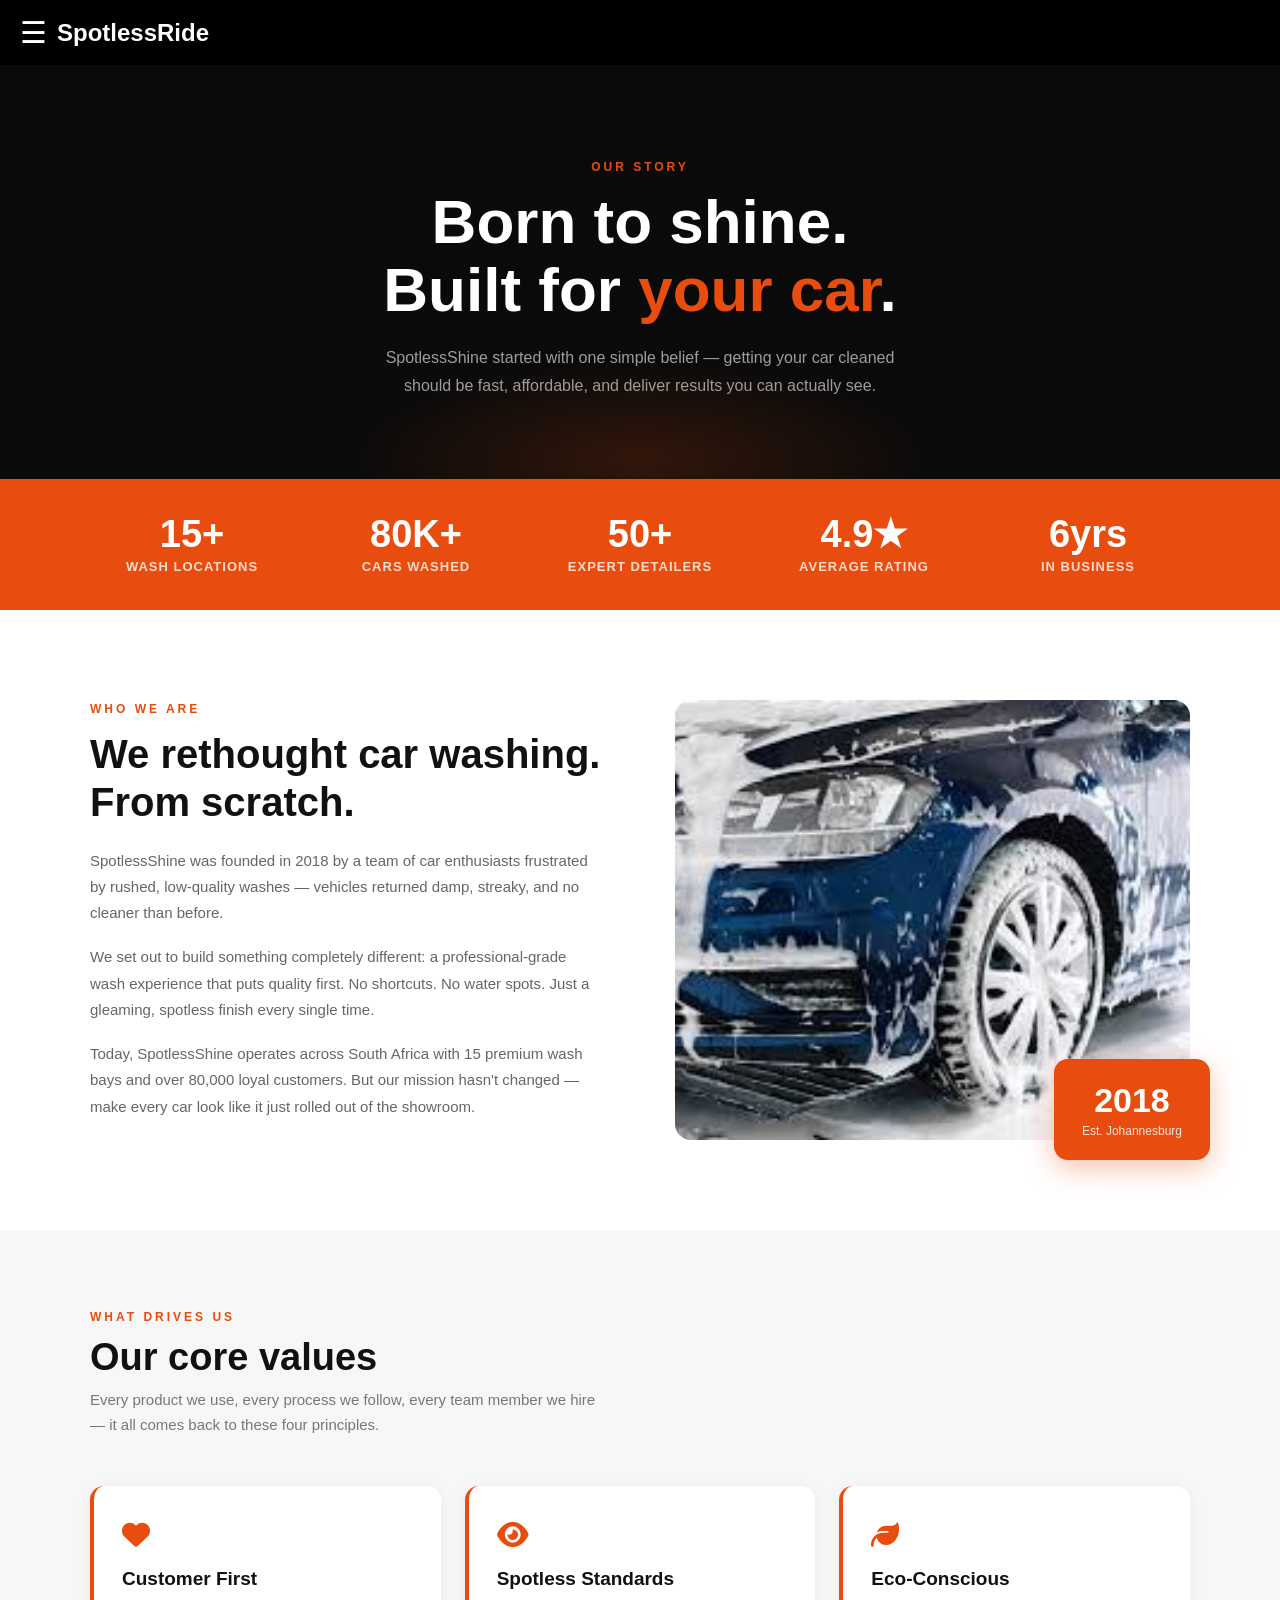
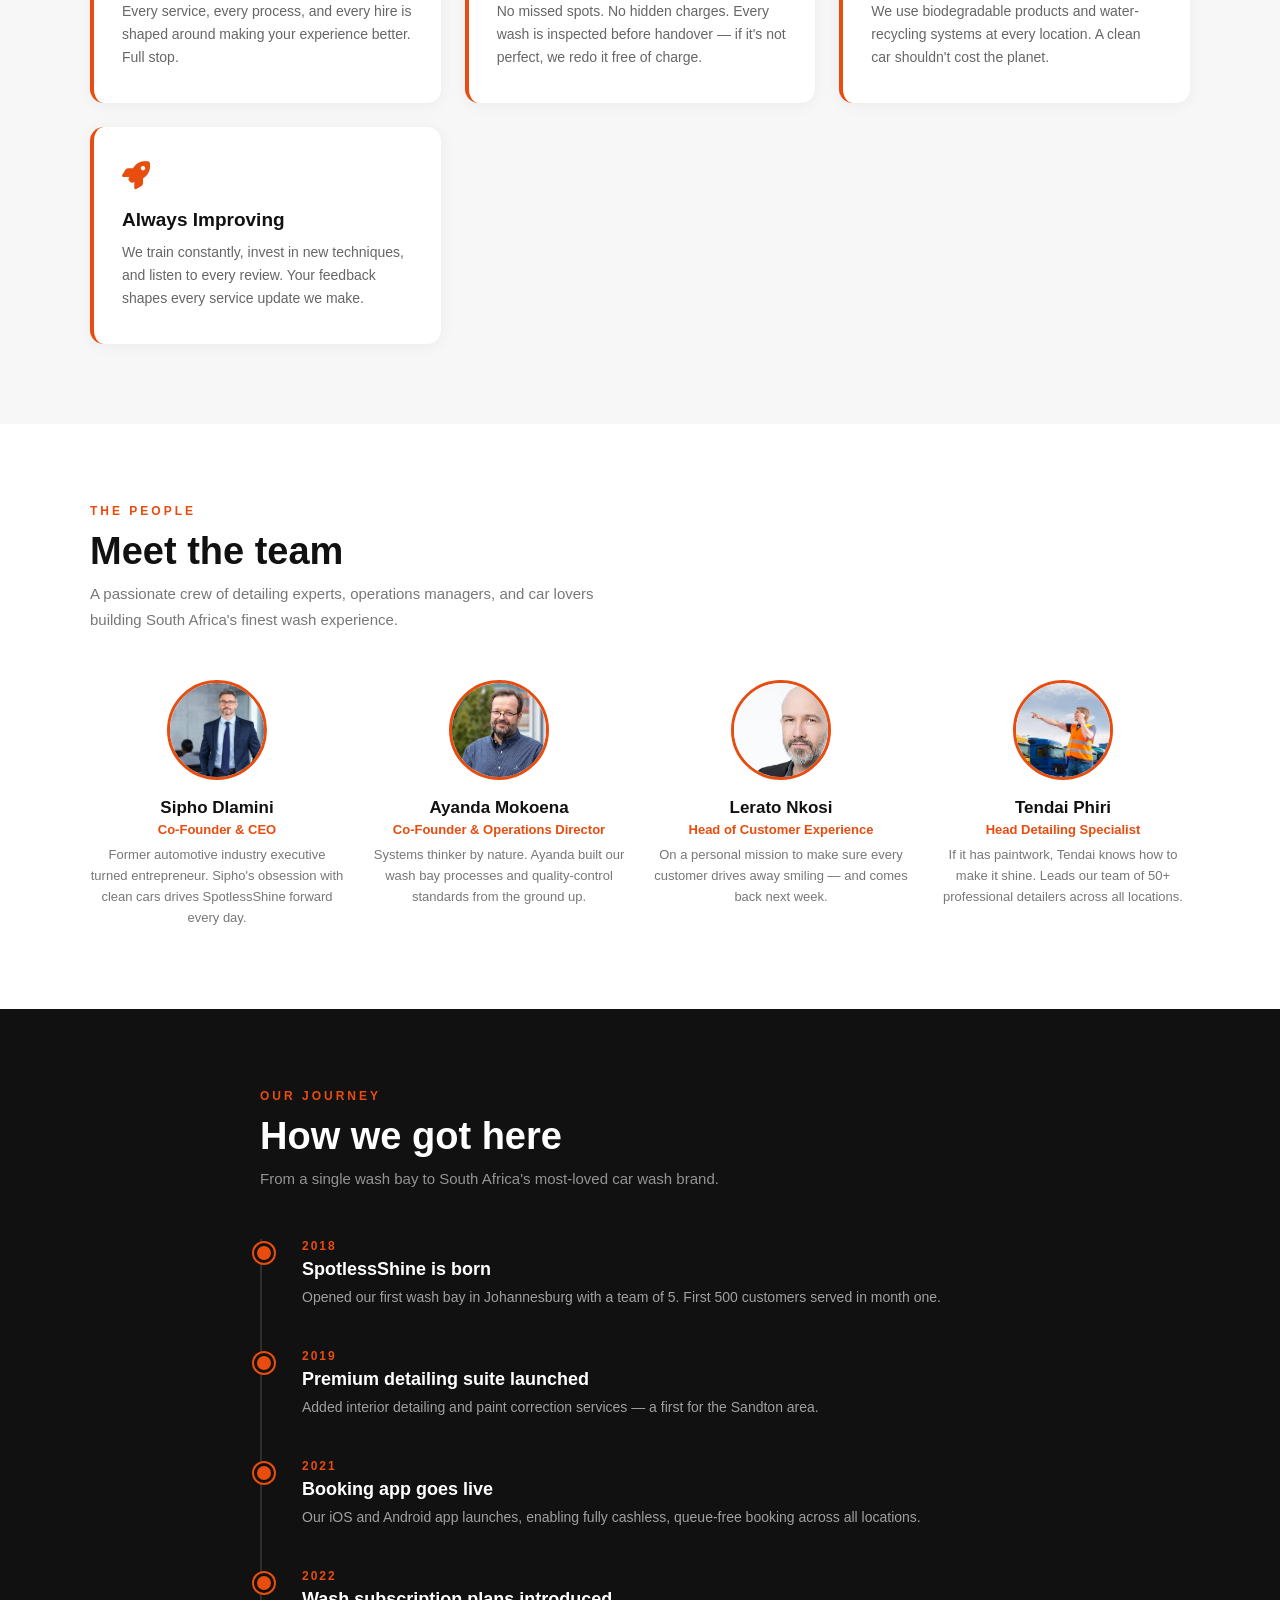
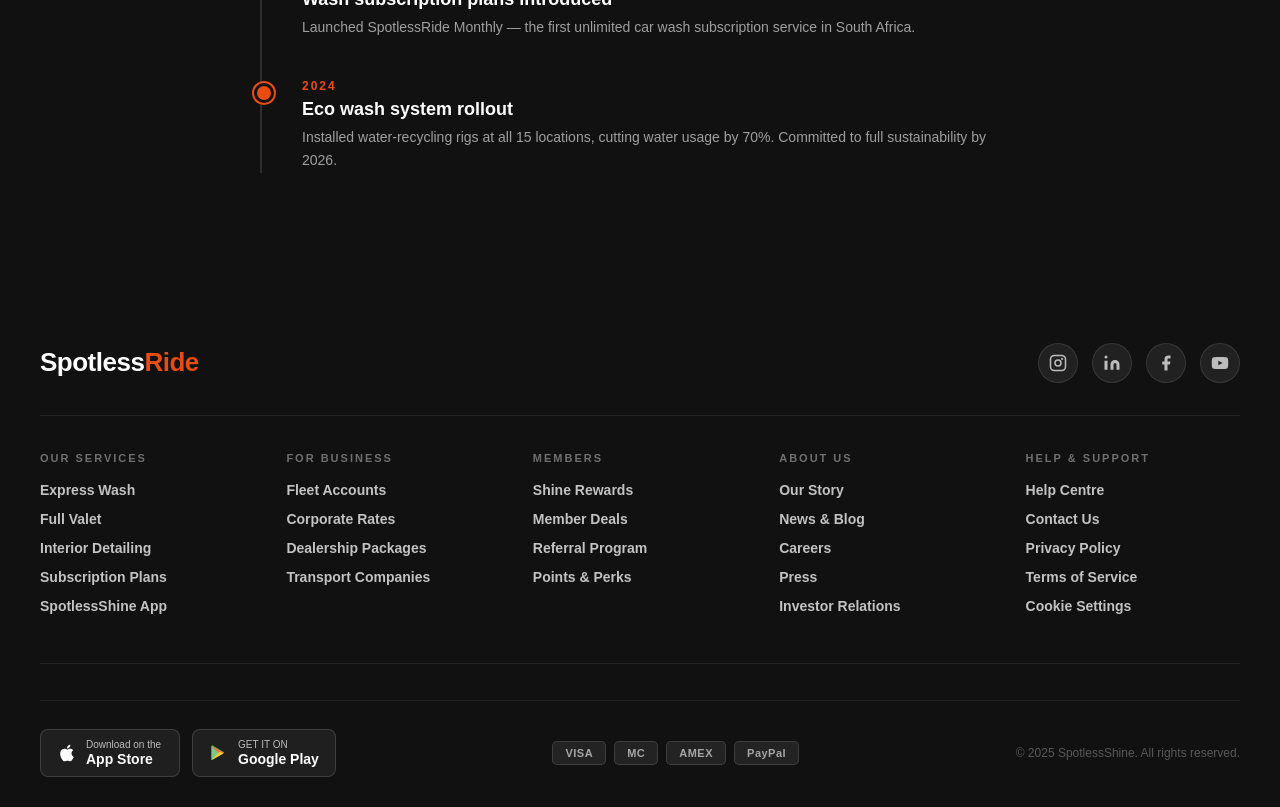
==== commit 0dd91070: "Update About-Us.Html" ====
--- a/About-Us.Html
+++ b/About-Us.Html
@@ -160,7 +160,7 @@
         </div>
         <div class="story-img-side">
             <div class="story-img-box">
-                <img src="Road.jpg" alt="Car wash in action">
+                <img src="clean.jpg" alt="Car wash in action">
             </div>
             <div class="story-badge">
                 <div class="b-num">2018</div>
@@ -307,4 +307,4 @@
         if (!navbar.contains(e.target) && !menuIcon.contains(e.target)) navbar.classList.remove('active');
     });
 </script>
-</html>+</html>
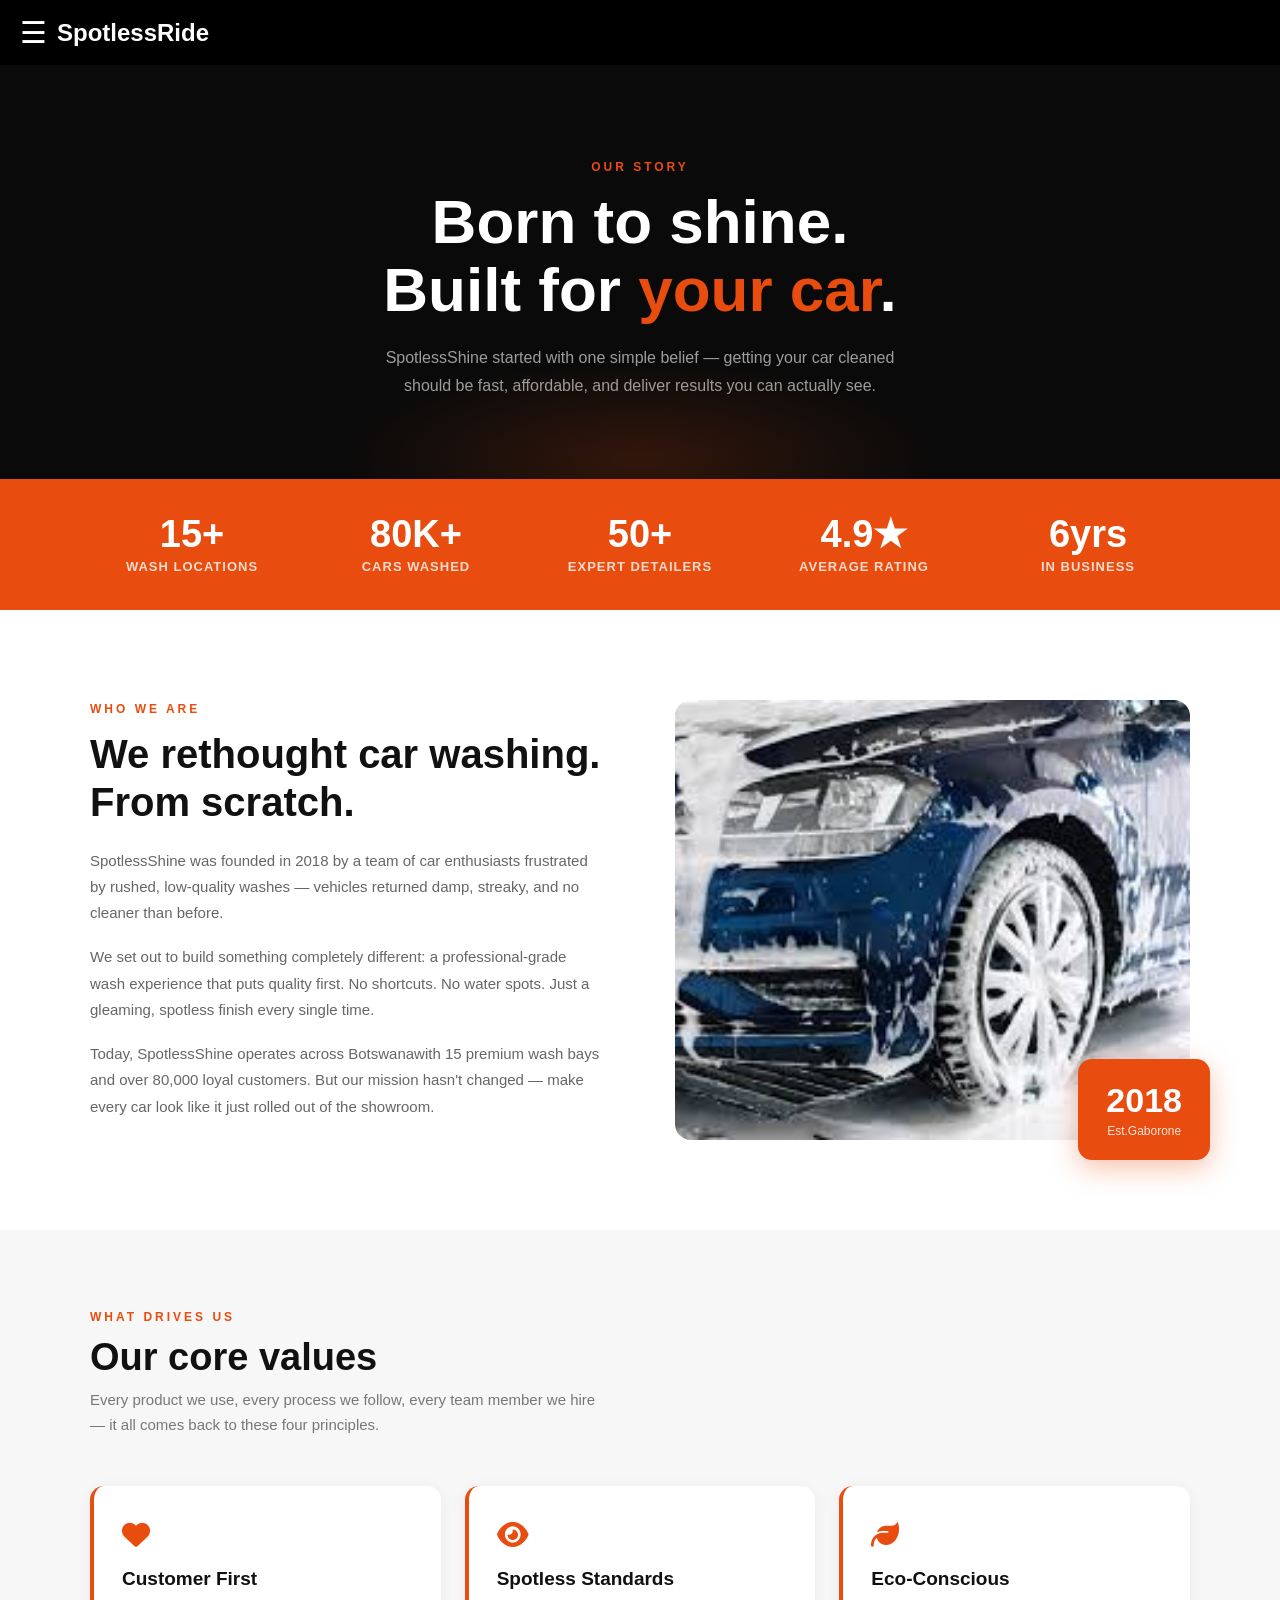
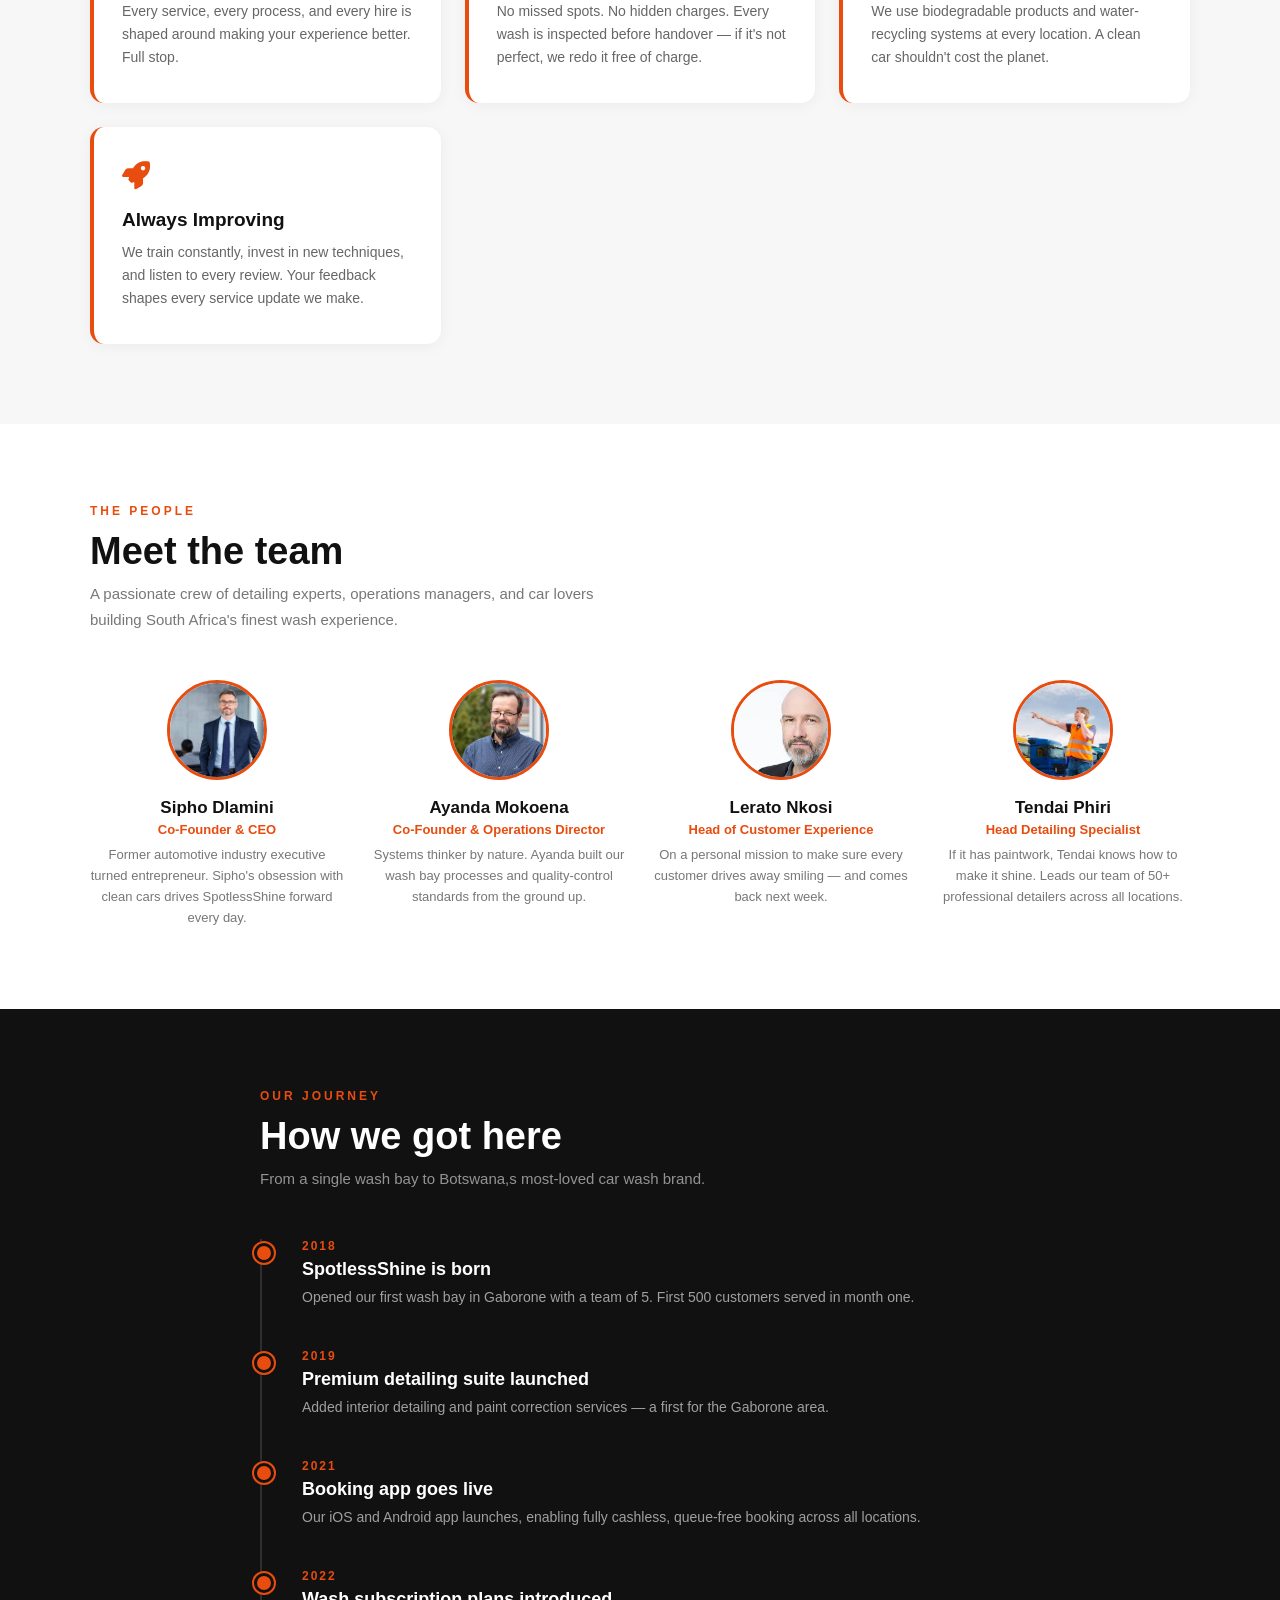
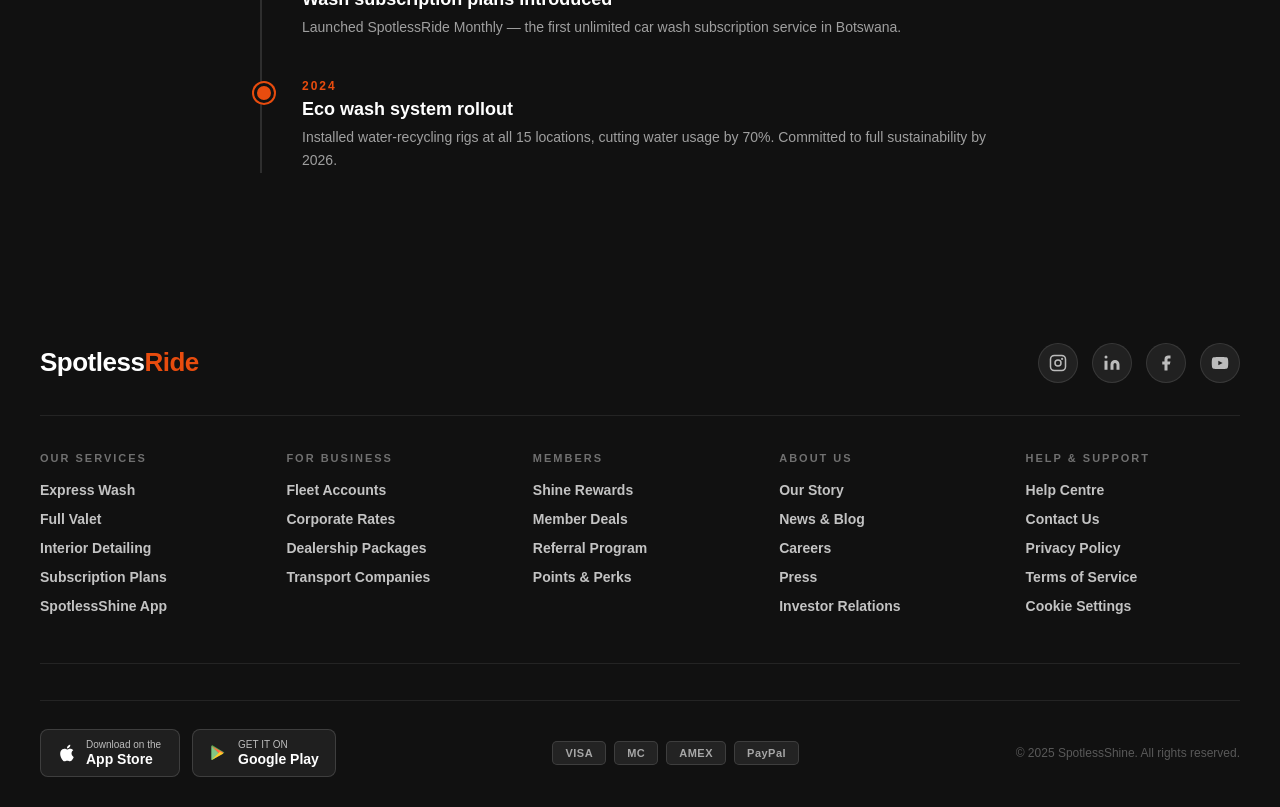
==== commit fcdd1f7b: "Update About-Us.Html" ====
--- a/About-Us.Html
+++ b/About-Us.Html
@@ -156,7 +156,7 @@
             <h2>We rethought car washing. From scratch.</h2>
             <p>SpotlessShine was founded in 2018 by a team of car enthusiasts frustrated by rushed, low-quality washes — vehicles returned damp, streaky, and no cleaner than before.</p>
             <p>We set out to build something completely different: a professional-grade wash experience that puts quality first. No shortcuts. No water spots. Just a gleaming, spotless finish every single time.</p>
-            <p>Today, SpotlessShine operates across South Africa with 15 premium wash bays and over 80,000 loyal customers. But our mission hasn't changed — make every car look like it just rolled out of the showroom.</p>
+            <p>Today, SpotlessShine operates across Botswanawith 15 premium wash bays and over 80,000 loyal customers. But our mission hasn't changed — make every car look like it just rolled out of the showroom.</p>
         </div>
         <div class="story-img-side">
             <div class="story-img-box">
@@ -164,7 +164,7 @@
             </div>
             <div class="story-badge">
                 <div class="b-num">2018</div>
-                <div class="b-label">Est. Johannesburg</div>
+                <div class="b-label">Est.Gaborone</div>
             </div>
         </div>
     </div>
@@ -238,17 +238,17 @@
     <div class="timeline-inner">
         <span class="section-label">Our Journey</span>
         <h2 class="section-heading" style="color:#fff;">How we got here</h2>
-        <p class="section-sub">From a single wash bay to South Africa's most-loved car wash brand.</p>
+        <p class="section-sub">From a single wash bay to Botswana,s most-loved car wash brand.</p>
         <div class="timeline">
             <div class="timeline-item">
                 <div class="timeline-year">2018</div>
                 <h4>SpotlessShine is born</h4>
-                <p>Opened our first wash bay in Johannesburg with a team of 5. First 500 customers served in month one.</p>
+                <p>Opened our first wash bay in Gaborone with a team of 5. First 500 customers served in month one.</p>
             </div>
             <div class="timeline-item">
                 <div class="timeline-year">2019</div>
                 <h4>Premium detailing suite launched</h4>
-                <p>Added interior detailing and paint correction services — a first for the Sandton area.</p>
+                <p>Added interior detailing and paint correction services — a first for the Gaborone area.</p>
             </div>
             <div class="timeline-item">
                 <div class="timeline-year">2021</div>
@@ -258,7 +258,7 @@
             <div class="timeline-item">
                 <div class="timeline-year">2022</div>
                 <h4>Wash subscription plans introduced</h4>
-                <p>Launched SpotlessRide Monthly — the first unlimited car wash subscription service in South Africa.</p>
+                <p>Launched SpotlessRide Monthly — the first unlimited car wash subscription service in Botswana.</p>
             </div>
             <div class="timeline-item">
                 <div class="timeline-year">2024</div>
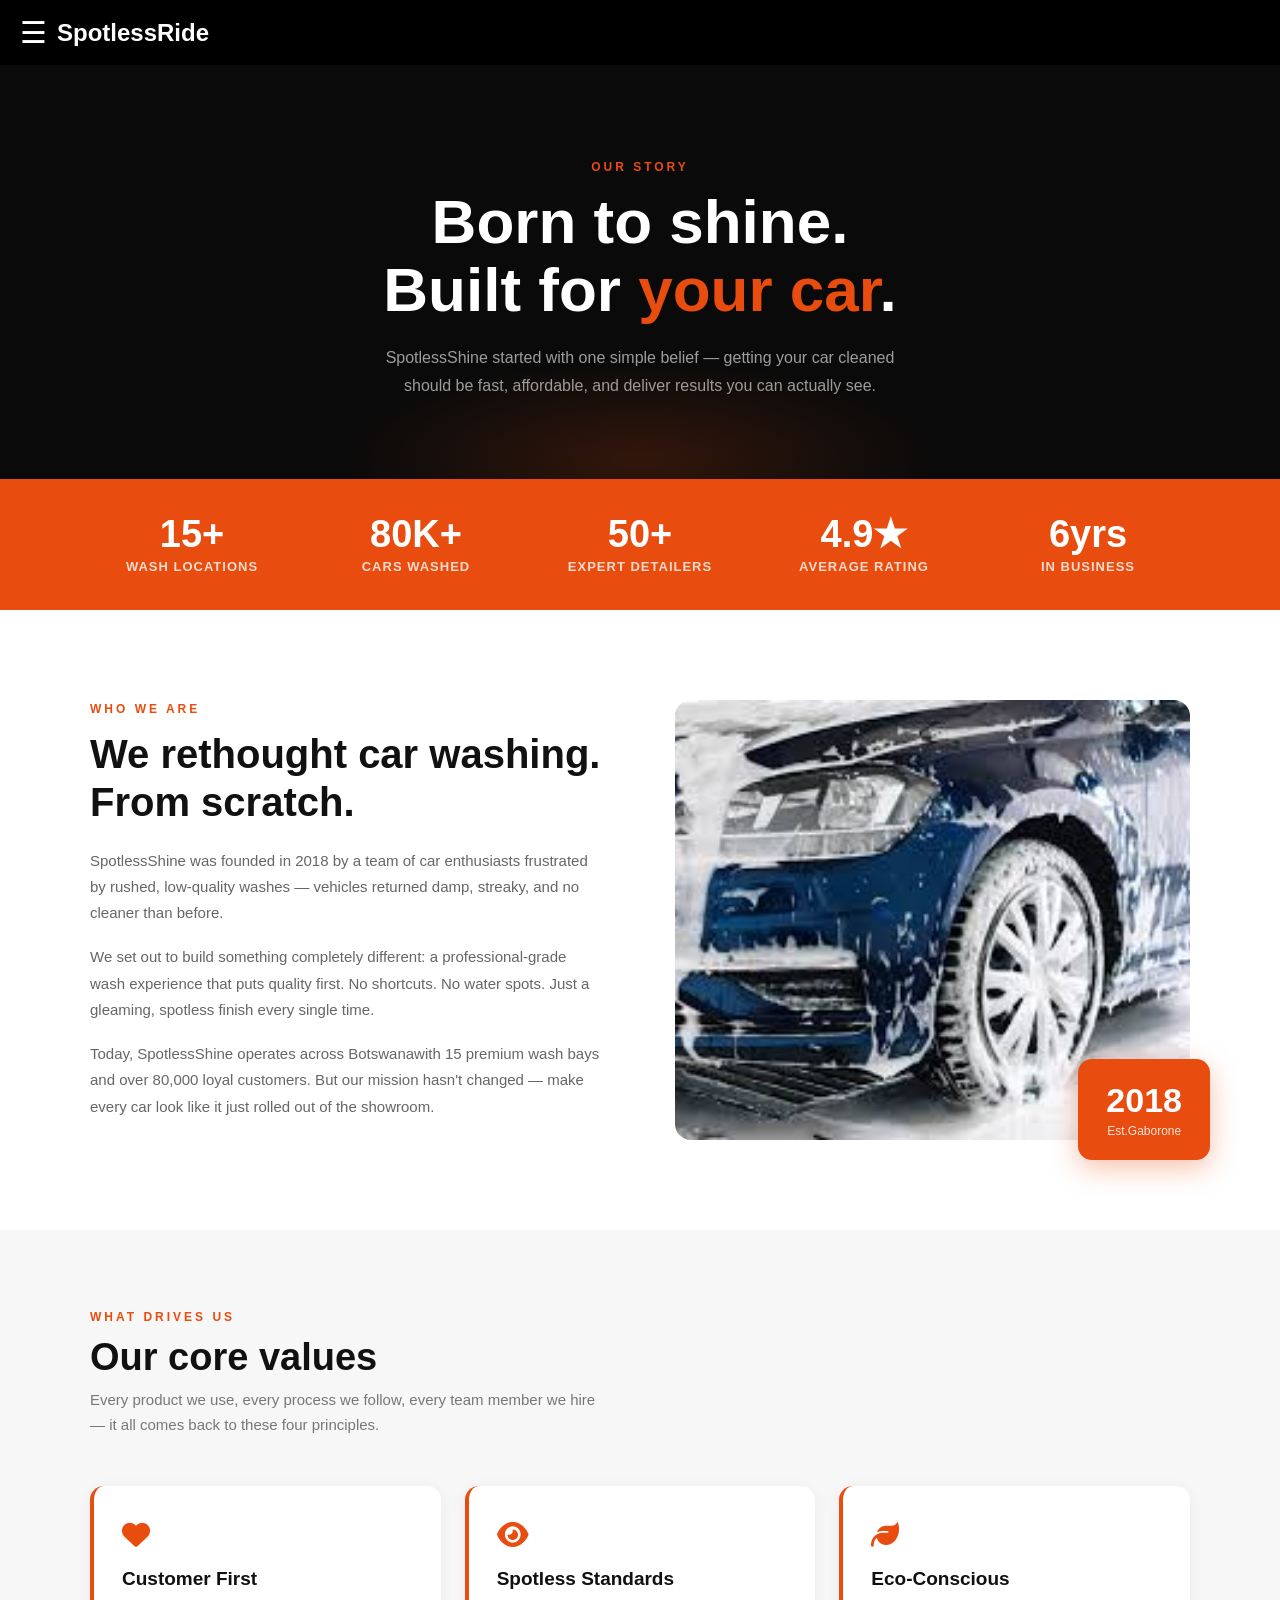
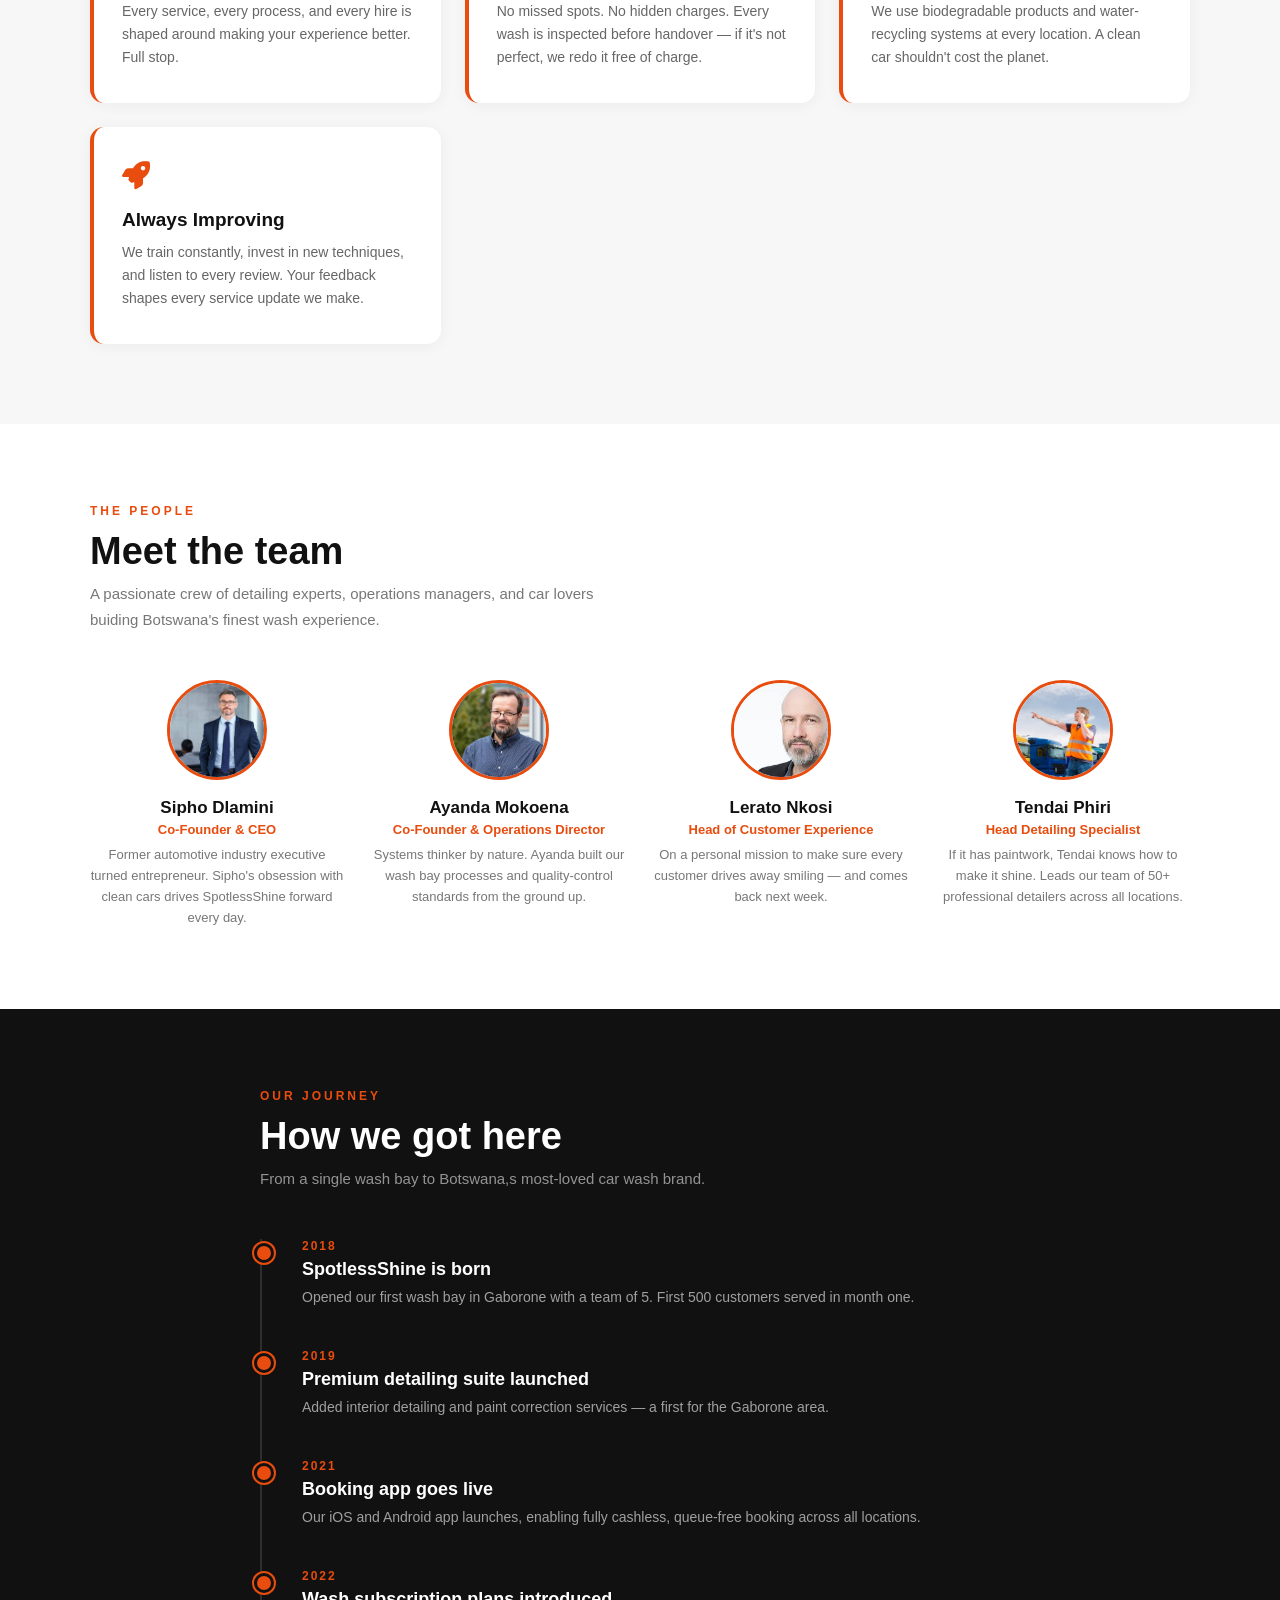
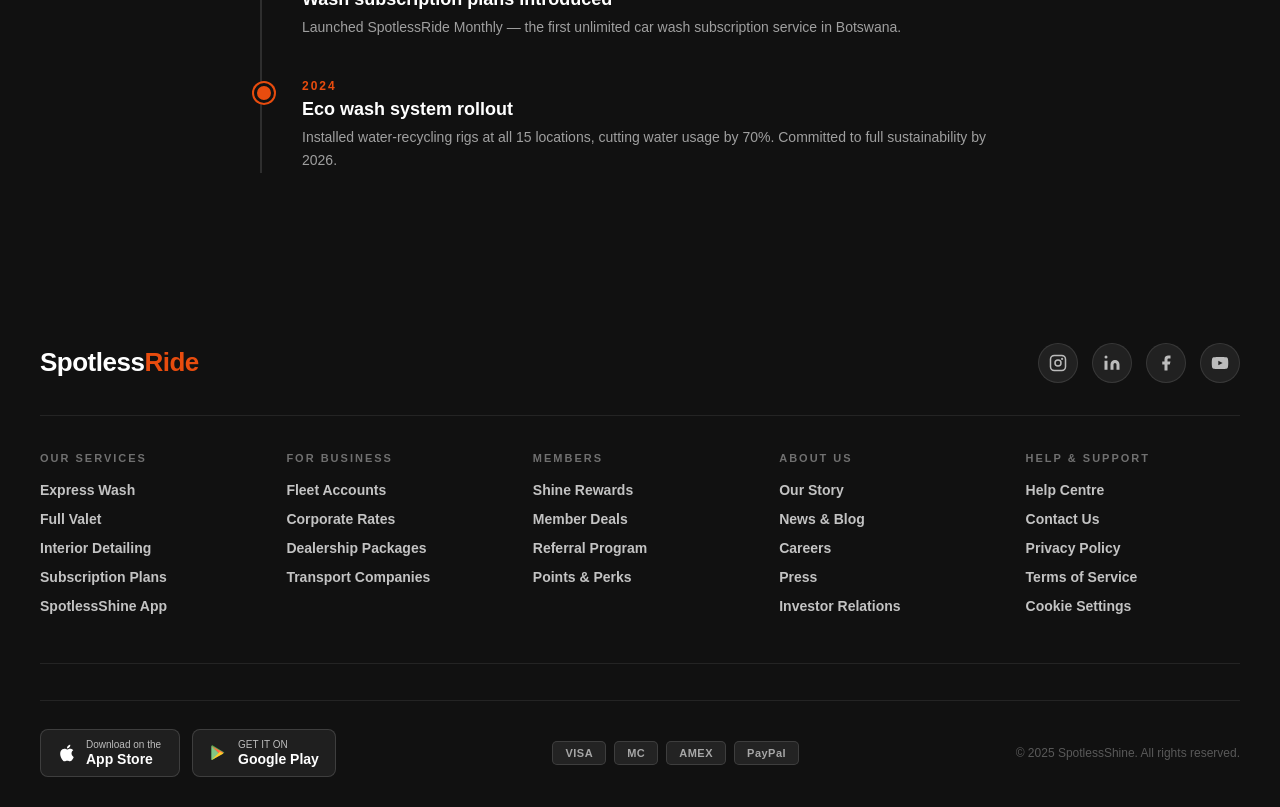
==== commit db7725ee: "Update About-Us.Html" ====
--- a/About-Us.Html
+++ b/About-Us.Html
@@ -204,7 +204,7 @@
     <div class="team-inner">
         <span class="section-label">The People</span>
         <h2 class="section-heading">Meet the team</h2>
-        <p class="section-sub">A passionate crew of detailing experts, operations managers, and car lovers building South Africa's finest wash experience.</p>
+        <p class="section-sub">A passionate crew of detailing experts, operations managers, and car lovers buiding Botswana's finest wash experience.</p>
         <div class="team-grid">
             <div class="team-card">
                 <div class="team-avatar"><img src="Ceo.jpg" alt="Sipho Dlamini"></div>
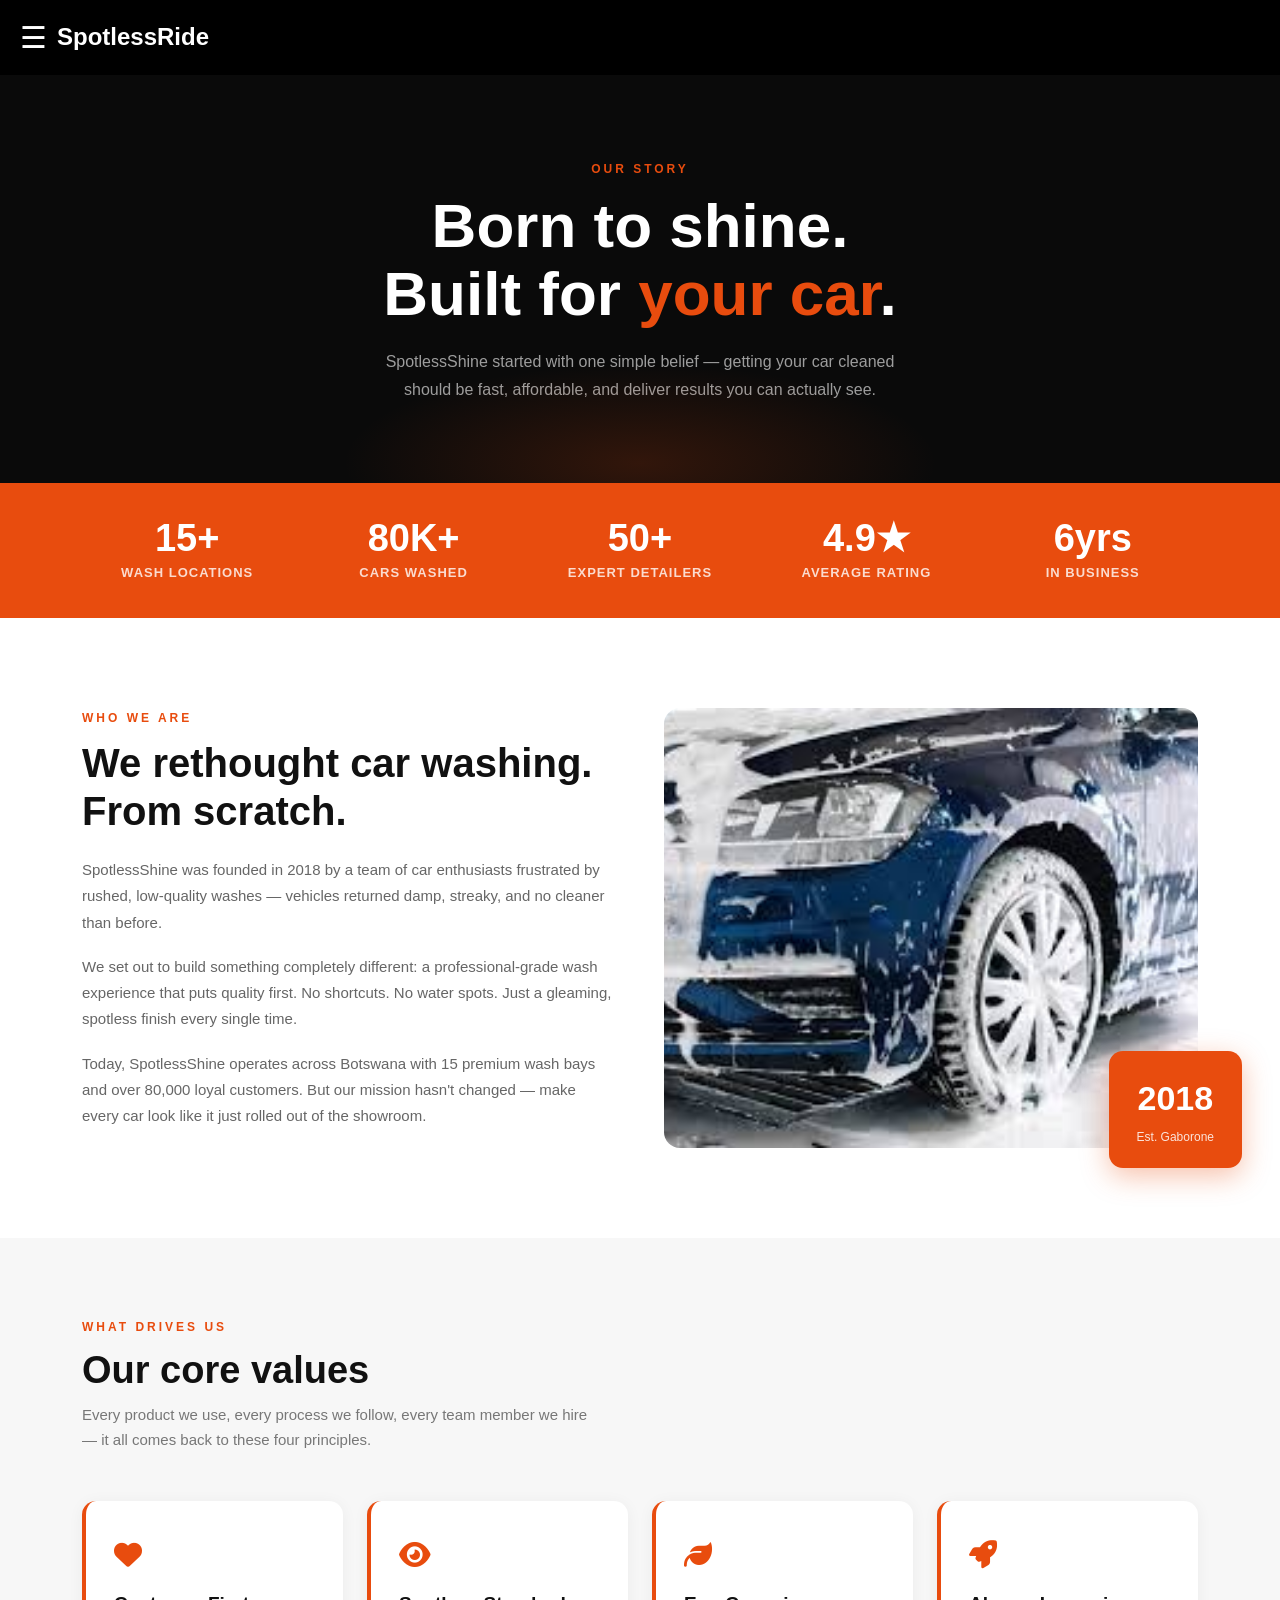
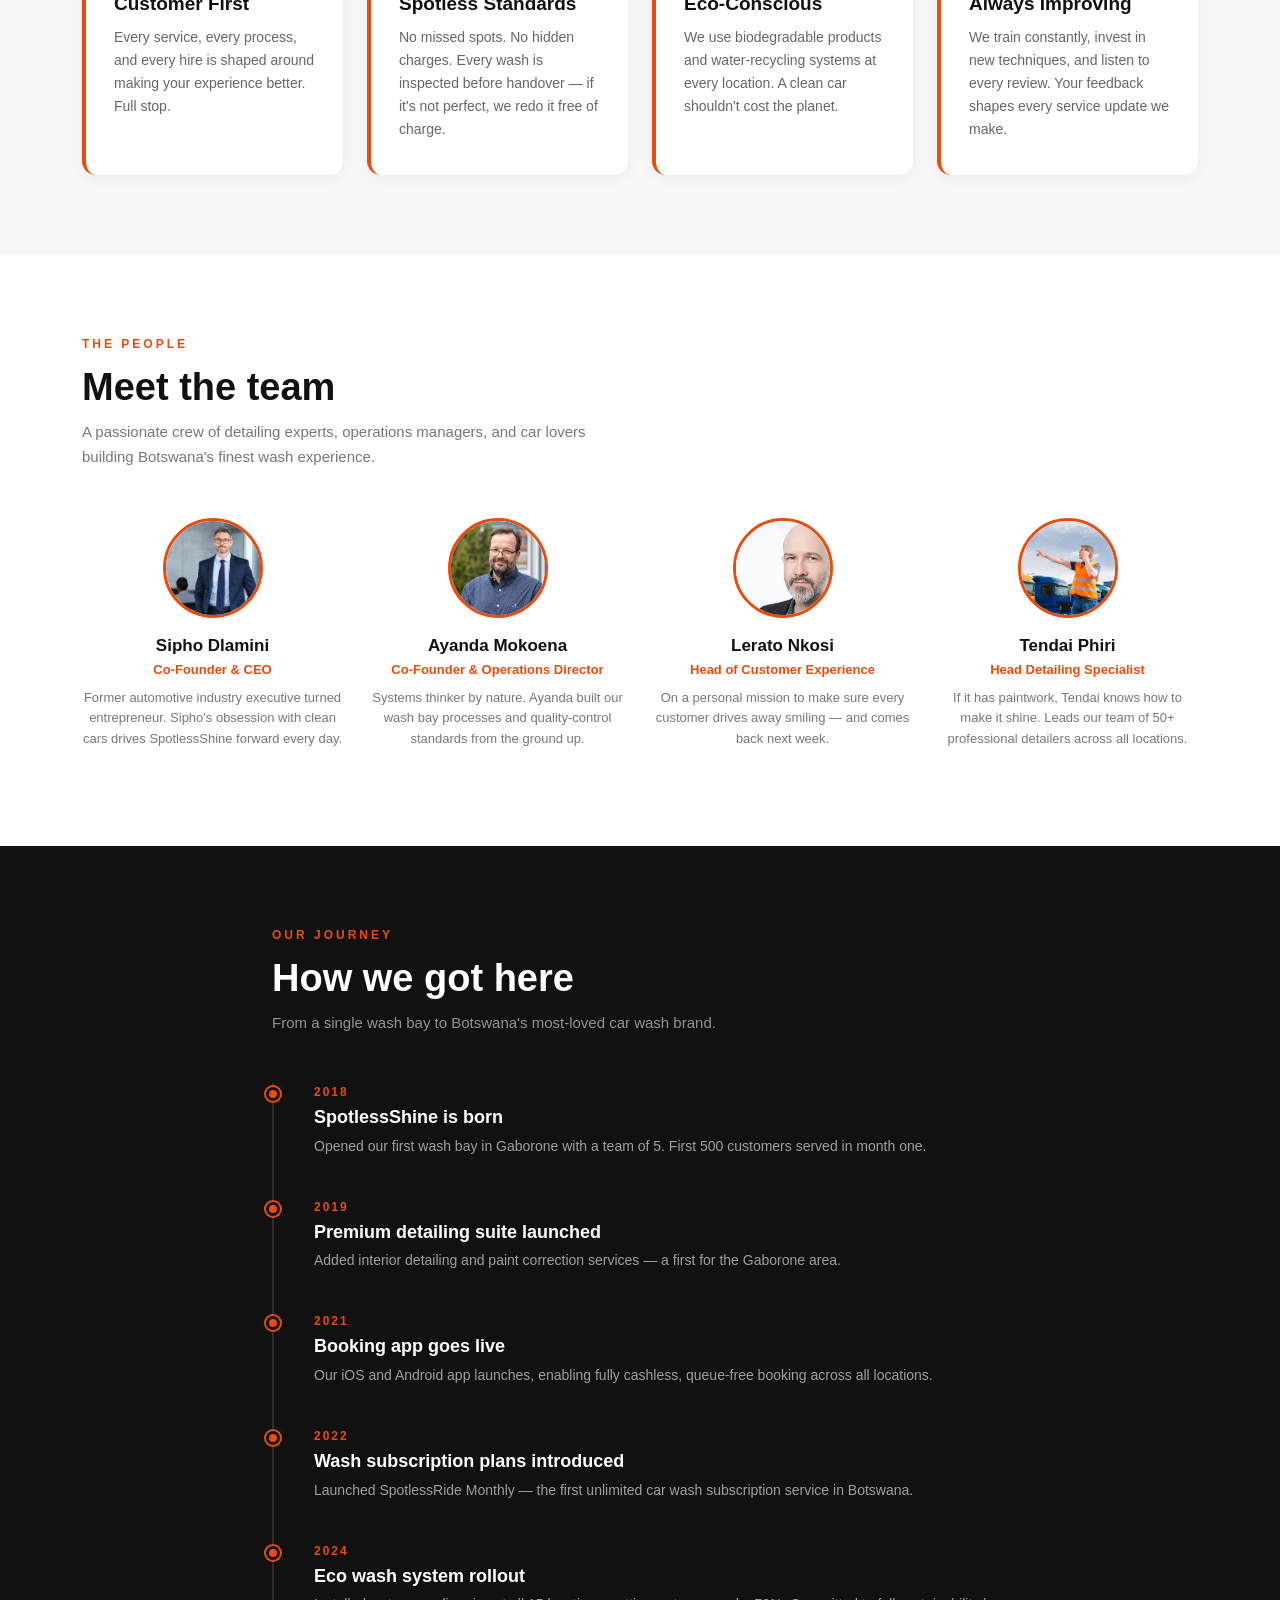
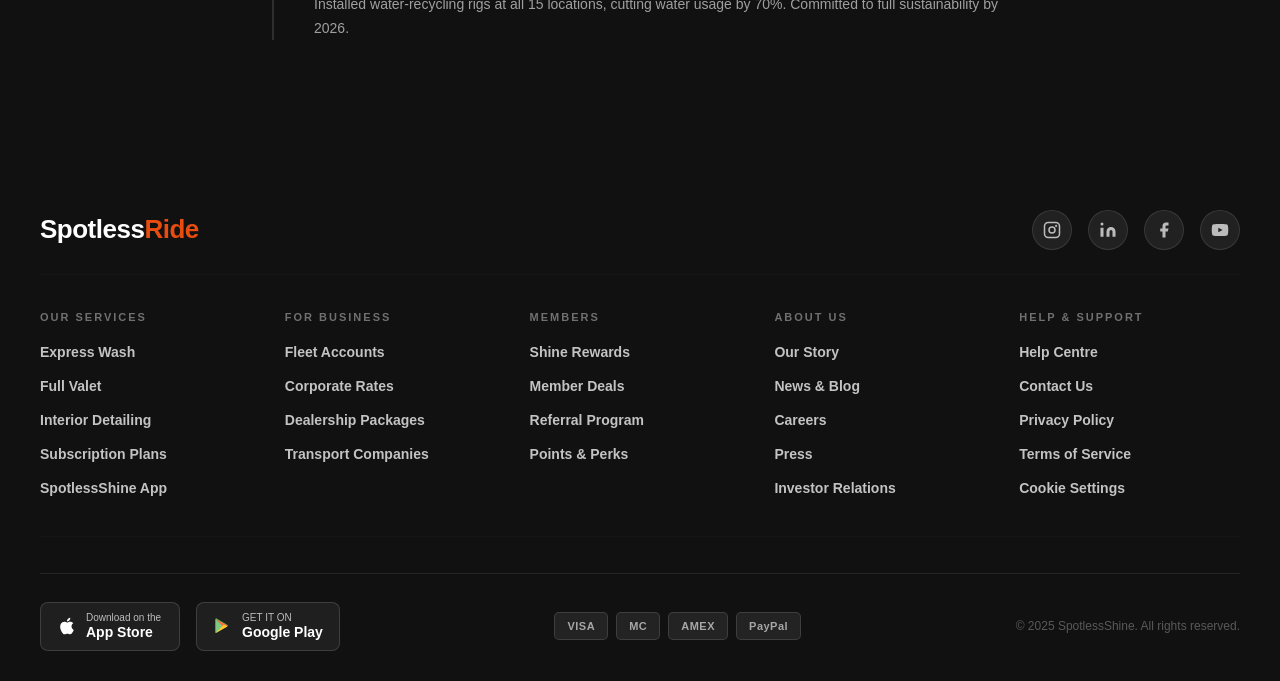
==== commit b89ccf66: "Update About-Us.Html" ====
--- a/About-Us.Html
+++ b/About-Us.Html
@@ -5,125 +5,120 @@
     <meta name="viewport" content="width=device-width, initial-scale=1.0">
     <title>About Us - SpotlessRide</title>
     <link rel="stylesheet" href="https://cdnjs.cloudflare.com/ajax/libs/font-awesome/6.5.1/css/all.min.css">
+    <link rel="stylesheet" href="https://cdn.jsdelivr.net/npm/bootstrap@5.3.3/dist/css/bootstrap.min.css">
     <style>
-        * { margin: 0; padding: 0; box-sizing: border-box; font-family: Arial, sans-serif; }
-
-        header { background-color:black; color:white; padding:15px 20px; display:flex; justify-content:space-between; align-items:center; position:fixed; top:0;left:0; width:100%; z-index:1000; }
-        .header-left { display:flex; align-items:center; }
-        .menu-icon { font-size:30px; cursor:pointer; color:white; margin-right:10px; }
-        .header-right { margin-left:auto; }
-        .auth-link { font-size:13px; color:white; text-decoration:none; padding:10px; border:1px solid white; border-radius:2px; }
-
-        .navbar { position:fixed; top:60px; left:0; width:100%; height:calc(100vh - 60px); background-color:rgba(0,0,0,0.95); transition:transform 0.5s ease-in-out; transform:translateY(-100%); z-index:999; display:flex; flex-direction:column; align-items:flex-start; justify-content:flex-start; padding:20px; }
-        .navbar.active { transform:translateY(0); }
-        .navbar a { display:flex; align-items:center; padding:15px 20px; text-decoration:none; font-size:24px; color:white; width:100%; transition:background 0.3s ease, color 0.3s ease; border-bottom:1px solid rgba(255,255,255,0.2); }
-        .navbar a:hover { background:rgba(255,255,255,0.2); color:#b0c4de; }
-        .navbar a:last-child { border-bottom:none; }
-        .navbar a i { margin-right:10px; }
-
-        .page-hero { margin-top:60px; background:#0a0a0a; padding:100px 40px 80px; text-align:center; color:white; position:relative; overflow:hidden; }
-        .page-hero::after { content:''; position:absolute; bottom:-80px; left:50%; transform:translateX(-50%); width:600px; height:200px; background:radial-gradient(ellipse, rgba(232,76,14,0.18) 0%, transparent 70%); pointer-events:none; }
-        .page-hero-tag { font-size:12px;font-weight:700;text-transform:uppercase;letter-spacing:3px;color:#e84c0e;margin-bottom:14px;display:block; }
-        .page-hero h1 { font-size:clamp(36px,5.5vw,62px); font-weight:900; line-height:1.1; margin-bottom:20px; }
-        .page-hero h1 em { color:#e84c0e; font-style:normal; }
-        .page-hero p { font-size:16px; color:rgba(255,255,255,0.6); max-width:520px; margin:0 auto; line-height:1.7; }
-
-        .stats-strip { background:#e84c0e; padding:36px 40px; }
-        .stats-inner { max-width:1100px; margin:0 auto; display:grid; grid-template-columns:repeat(auto-fit, minmax(180px,1fr)); gap:20px; text-align:center; }
-        .stat-num { font-size:38px; font-weight:900; color:#fff; line-height:1; }
-        .stat-label { font-size:13px; color:rgba(255,255,255,0.8); margin-top:6px; font-weight:600; text-transform:uppercase; letter-spacing:1px; }
-
-        .story-section { background:#fff; padding:90px 40px; }
-        .story-inner { max-width:1100px; margin:0 auto; display:grid; grid-template-columns:1fr 1fr; gap:70px; align-items:center; }
-        .story-text .section-label { font-size:12px;font-weight:700;text-transform:uppercase;letter-spacing:3px;color:#e84c0e;display:block;margin-bottom:14px; }
-        .story-text h2 { font-size:clamp(28px,3.5vw,40px); font-weight:900; color:#111; margin-bottom:22px; line-height:1.2; }
-        .story-text p { font-size:15px; color:#666; line-height:1.75; margin-bottom:18px; }
-        .story-img-side { position:relative; }
-        .story-img-box { border-radius:16px; overflow:hidden; height:440px; background:linear-gradient(135deg,#1a1a2e 0%,#16213e 50%,#0f3460 100%); display:flex; align-items:center; justify-content:center; }
-        .story-img-box img { width:100%; height:100%; object-fit:cover; display:block; }
-        .story-badge { position:absolute; bottom:-20px; right:-20px; background:#e84c0e; color:#fff; padding:22px 28px; border-radius:14px; text-align:center; box-shadow:0 8px 28px rgba(232,76,14,0.35); }
-        .story-badge .b-num { font-size:34px; font-weight:900; }
-        .story-badge .b-label { font-size:12px; opacity:0.85; margin-top:4px; }
-
-        .values-section { background:#f7f7f7; padding:80px 40px; }
-        .values-inner { max-width:1100px; margin:0 auto; }
-        .section-label { font-size:12px;font-weight:700;text-transform:uppercase;letter-spacing:3px;color:#e84c0e;display:block;margin-bottom:12px; }
-        .section-heading { font-size:clamp(26px,3.5vw,38px); font-weight:900; color:#111; margin-bottom:8px; }
-        .section-sub { font-size:15px;color:#777;margin-bottom:48px;max-width:520px;line-height:1.7; }
-        .values-grid { display:grid; grid-template-columns:repeat(auto-fit,minmax(260px,1fr)); gap:24px; }
-        .value-card { background:#fff; border-radius:14px; padding:34px 28px; border-left:4px solid #e84c0e; box-shadow:0 2px 16px rgba(0,0,0,0.05); transition:transform 0.3s; }
-        .value-card:hover { transform:translateY(-5px); }
-        .value-icon { font-size:28px; color:#e84c0e; margin-bottom:16px; }
-        .value-card h3 { font-size:19px; font-weight:800; color:#111; margin-bottom:10px; }
-        .value-card p { font-size:14px; color:#666; line-height:1.65; }
-
-        .team-section { background:#fff; padding:80px 40px; }
-        .team-inner { max-width:1100px; margin:0 auto; }
-        .team-grid { display:grid; grid-template-columns:repeat(auto-fit,minmax(220px,1fr)); gap:28px; }
-        .team-card { text-align:center; }
-        .team-avatar { width:100px; height:100px; border-radius:50%; overflow:hidden; margin:0 auto 18px; border:3px solid #e84c0e; }
-        .team-avatar img { width:100%; height:100%; object-fit:cover; display:block; }
-        .team-card h4 { font-size:17px; font-weight:800; color:#111; margin-bottom:4px; }
-        .team-card .role { font-size:13px; color:#e84c0e; font-weight:600; margin-bottom:8px; }
-        .team-card p { font-size:13px; color:#777; line-height:1.6; }
-
-        .timeline-section { background:#111; padding:80px 40px; color:white; }
-        .timeline-inner { max-width:760px; margin:0 auto; }
-        .timeline-section .section-label { color:#e84c0e; }
-        .timeline-section .section-heading { color:#fff; }
-        .timeline-section .section-sub { color:rgba(255,255,255,0.55); }
-        .timeline { position:relative; padding-left:40px; border-left:2px solid rgba(255,255,255,0.12); }
-        .timeline-item { position:relative; margin-bottom:40px; }
-        .timeline-item::before { content:''; position:absolute; left:-48px; top:4px; width:14px; height:14px; border-radius:50%; background:#e84c0e; border:3px solid #111; box-shadow:0 0 0 2px #e84c0e; }
-        .timeline-year { font-size:12px;font-weight:700;color:#e84c0e;text-transform:uppercase;letter-spacing:2px;margin-bottom:6px; }
-        .timeline-item h4 { font-size:18px; font-weight:800; color:#fff; margin-bottom:6px; }
-        .timeline-item p { font-size:14px; color:rgba(255,255,255,0.6); line-height:1.65; }
-
-        .site-footer { background:#111; color:rgba(255,255,255,0.65); padding:50px 40px 30px; font-size:14px; }
-        .footer-topbar { display:flex; align-items:center; justify-content:space-between; margin-bottom:32px; }
-        .footer-logo { font-size:26px; font-weight:900; color:#fff; letter-spacing:-0.5px; }
-        .footer-logo span { color:#e84c0e; }
-        .footer-socials { display:flex; gap:14px; }
-        .footer-socials a { width:40px;height:40px;border-radius:50%;background:rgba(255,255,255,0.07);border:1px solid rgba(255,255,255,0.1);display:flex;align-items:center;justify-content:center;color:rgba(255,255,255,0.7);transition:0.2s;text-decoration:none; }
-        .footer-socials a svg { width:18px;height:18px; }
-        .footer-socials a:hover { background:#e84c0e;border-color:#e84c0e;color:#fff; }
-        .footer-divider { border:none;border-top:1px solid rgba(255,255,255,0.08);margin:0 0 36px; }
-        .footer-cols { display:grid;grid-template-columns:repeat(auto-fit,minmax(160px,1fr));gap:32px;margin-bottom:36px; }
-        .footer-col h4 { font-size:11px;font-weight:700;text-transform:uppercase;letter-spacing:2px;color:rgba(255,255,255,0.4);margin:0 0 18px; }
-        .footer-col a { display:block;color:rgba(255,255,255,0.75);text-decoration:none;font-size:14px;font-weight:600;margin-bottom:13px;transition:color 0.2s; }
-        .footer-col a:hover { color:#e84c0e; }
-        .footer-bottom { display:flex;align-items:center;justify-content:space-between;flex-wrap:wrap;gap:18px;padding-top:28px;border-top:1px solid rgba(255,255,255,0.08); }
-        .footer-store-btns { display:flex;gap:12px;flex-wrap:wrap; }
-        .f-store-btn { display:flex;align-items:center;gap:9px;background:rgba(255,255,255,0.06);border:1px solid rgba(255,255,255,0.14);border-radius:8px;padding:9px 16px;color:#fff;text-decoration:none;transition:0.2s;min-width:140px; }
-        .f-store-btn:hover { background:#e84c0e;border-color:#e84c0e; }
-        .f-store-btn span { display:flex;flex-direction:column;font-size:14px;font-weight:700;line-height:1.2;color:#fff; }
-        .f-store-btn small { font-size:10px;font-weight:400;opacity:0.7; }
-        .footer-pay { display:flex;gap:8px;flex-wrap:wrap;align-items:center; }
-        .footer-pay span { background:rgba(255,255,255,0.08);border:1px solid rgba(255,255,255,0.12);border-radius:5px;padding:5px 12px;font-size:11px;font-weight:700;color:rgba(255,255,255,0.6);letter-spacing:0.5px; }
-        .footer-copy { font-size:12px;color:rgba(255,255,255,0.3);margin:0; }
-
-        @media (max-width:768px) {
-            .story-inner { grid-template-columns:1fr; gap:40px; }
-            .story-badge { right:0; }
-            .stats-strip { padding:28px 20px; }
-            .story-section,.values-section,.team-section,.timeline-section { padding:50px 20px; }
-            .page-hero { padding:70px 20px 60px; }
-            .footer-cols { grid-template-columns:1fr 1fr; }
-            .footer-topbar,.footer-bottom { flex-direction:column; align-items:flex-start; gap:18px; }
+        /* Only custom overrides that Bootstrap can't cover */
+        body { font-family: Arial, sans-serif; }
+
+        /* Header */
+        .site-header { background-color: black; padding: 15px 20px; position: fixed; top: 0; left: 0; width: 100%; z-index: 1000; }
+        .menu-icon { font-size: 30px; cursor: pointer; color: white; margin-right: 10px; }
+        .auth-link { font-size: 13px; color: white; text-decoration: none; padding: 10px; border: 1px solid white; border-radius: 2px; }
+
+        /* Navbar overlay */
+        .navbar-overlay { position: fixed; top: 60px; left: 0; width: 100%; height: calc(100vh - 60px); background-color: rgba(0,0,0,0.95); transition: transform 0.5s ease-in-out; transform: translateY(-100%); z-index: 999; display: flex; flex-direction: column; align-items: flex-start; justify-content: flex-start; padding: 20px; }
+        .navbar-overlay.active { transform: translateY(0); }
+        .navbar-overlay a { display: flex; align-items: center; padding: 15px 20px; text-decoration: none; font-size: 24px; color: white; width: 100%; transition: background 0.3s ease, color 0.3s ease; border-bottom: 1px solid rgba(255,255,255,0.2); }
+        .navbar-overlay a:hover { background: rgba(255,255,255,0.2); color: #b0c4de; }
+        .navbar-overlay a:last-child { border-bottom: none; }
+        .navbar-overlay a i { margin-right: 10px; }
+
+        /* Page Hero */
+        .page-hero { margin-top: 60px; background: #0a0a0a; padding: 100px 40px 80px; text-align: center; color: white; position: relative; overflow: hidden; }
+        .page-hero::after { content: ''; position: absolute; bottom: -80px; left: 50%; transform: translateX(-50%); width: 600px; height: 200px; background: radial-gradient(ellipse, rgba(232,76,14,0.18) 0%, transparent 70%); pointer-events: none; }
+        .page-hero-tag { font-size: 12px; font-weight: 700; text-transform: uppercase; letter-spacing: 3px; color: #e84c0e; margin-bottom: 14px; display: block; }
+        .page-hero h1 { font-size: clamp(36px, 5.5vw, 62px); font-weight: 900; line-height: 1.1; margin-bottom: 20px; }
+        .page-hero h1 em { color: #e84c0e; font-style: normal; }
+        .page-hero p { font-size: 16px; color: rgba(255,255,255,0.6); max-width: 520px; margin: 0 auto; line-height: 1.7; }
+
+        /* Stats Strip */
+        .stats-strip { background: #e84c0e; padding: 36px 40px; }
+        .stat-num { font-size: 38px; font-weight: 900; color: #fff; line-height: 1; }
+        .stat-label { font-size: 13px; color: rgba(255,255,255,0.8); margin-top: 6px; font-weight: 600; text-transform: uppercase; letter-spacing: 1px; }
+
+        /* Section labels */
+        .section-label { font-size: 12px; font-weight: 700; text-transform: uppercase; letter-spacing: 3px; color: #e84c0e; display: block; margin-bottom: 12px; }
+
+        /* Story Section */
+        .story-section { background: #fff; padding: 90px 40px; }
+        .story-text h2 { font-size: clamp(28px, 3.5vw, 40px); font-weight: 900; color: #111; margin-bottom: 22px; line-height: 1.2; }
+        .story-text p { font-size: 15px; color: #666; line-height: 1.75; margin-bottom: 18px; }
+        .story-img-box { border-radius: 16px; overflow: hidden; height: 440px; background: linear-gradient(135deg,#1a1a2e 0%,#16213e 50%,#0f3460 100%); display: flex; align-items: center; justify-content: center; }
+        .story-img-box img { width: 100%; height: 100%; object-fit: cover; display: block; }
+        .story-img-side { position: relative; }
+        .story-badge { position: absolute; bottom: -20px; right: -20px; background: #e84c0e; color: #fff; padding: 22px 28px; border-radius: 14px; text-align: center; box-shadow: 0 8px 28px rgba(232,76,14,0.35); }
+        .story-badge .b-num { font-size: 34px; font-weight: 900; }
+        .story-badge .b-label { font-size: 12px; opacity: 0.85; margin-top: 4px; }
+
+        /* Values Section */
+        .values-section { background: #f7f7f7; padding: 80px 40px; }
+        .section-heading { font-size: clamp(26px, 3.5vw, 38px); font-weight: 900; color: #111; margin-bottom: 8px; }
+        .section-sub { font-size: 15px; color: #777; margin-bottom: 48px; max-width: 520px; line-height: 1.7; }
+        .value-card { background: #fff; border-radius: 14px; padding: 34px 28px; border-left: 4px solid #e84c0e; box-shadow: 0 2px 16px rgba(0,0,0,0.05); transition: transform 0.3s; height: 100%; }
+        .value-card:hover { transform: translateY(-5px); }
+        .value-icon { font-size: 28px; color: #e84c0e; margin-bottom: 16px; }
+        .value-card h3 { font-size: 19px; font-weight: 800; color: #111; margin-bottom: 10px; }
+        .value-card p { font-size: 14px; color: #666; line-height: 1.65; margin: 0; }
+
+        /* Team Section */
+        .team-section { background: #fff; padding: 80px 40px; }
+        .team-card { text-align: center; }
+        .team-avatar { width: 100px; height: 100px; border-radius: 50%; overflow: hidden; margin: 0 auto 18px; border: 3px solid #e84c0e; }
+        .team-avatar img { width: 100%; height: 100%; object-fit: cover; display: block; }
+        .team-card h4 { font-size: 17px; font-weight: 800; color: #111; margin-bottom: 4px; }
+        .team-card .role { font-size: 13px; color: #e84c0e; font-weight: 600; margin-bottom: 8px; }
+        .team-card p { font-size: 13px; color: #777; line-height: 1.6; }
+
+        /* Timeline Section */
+        .timeline-section { background: #111; padding: 80px 40px; color: white; }
+        .timeline-section .section-label { color: #e84c0e; }
+        .timeline-section .section-heading { color: #fff; }
+        .timeline-section .section-sub { color: rgba(255,255,255,0.55); }
+        .timeline { position: relative; padding-left: 40px; border-left: 2px solid rgba(255,255,255,0.12); }
+        .timeline-item { position: relative; margin-bottom: 40px; }
+        .timeline-item::before { content: ''; position: absolute; left: -48px; top: 4px; width: 14px; height: 14px; border-radius: 50%; background: #e84c0e; border: 3px solid #111; box-shadow: 0 0 0 2px #e84c0e; }
+        .timeline-year { font-size: 12px; font-weight: 700; color: #e84c0e; text-transform: uppercase; letter-spacing: 2px; margin-bottom: 6px; }
+        .timeline-item h4 { font-size: 18px; font-weight: 800; color: #fff; margin-bottom: 6px; }
+        .timeline-item p { font-size: 14px; color: rgba(255,255,255,0.6); line-height: 1.65; }
+
+        /* Footer */
+        .site-footer { background: #111; color: rgba(255,255,255,0.65); padding: 50px 40px 30px; font-size: 14px; }
+        .footer-logo { font-size: 26px; font-weight: 900; color: #fff; letter-spacing: -0.5px; }
+        .footer-logo span { color: #e84c0e; }
+        .footer-socials a { width: 40px; height: 40px; border-radius: 50%; background: rgba(255,255,255,0.07); border: 1px solid rgba(255,255,255,0.1); display: flex; align-items: center; justify-content: center; color: rgba(255,255,255,0.7); transition: 0.2s; text-decoration: none; }
+        .footer-socials a svg { width: 18px; height: 18px; }
+        .footer-socials a:hover { background: #e84c0e; border-color: #e84c0e; color: #fff; }
+        .footer-divider { border: none; border-top: 1px solid rgba(255,255,255,0.08); margin: 0 0 36px; }
+        .footer-col h4 { font-size: 11px; font-weight: 700; text-transform: uppercase; letter-spacing: 2px; color: rgba(255,255,255,0.4); margin: 0 0 18px; }
+        .footer-col a { display: block; color: rgba(255,255,255,0.75); text-decoration: none; font-size: 14px; font-weight: 600; margin-bottom: 13px; transition: color 0.2s; }
+        .footer-col a:hover { color: #e84c0e; }
+        .footer-bottom { padding-top: 28px; border-top: 1px solid rgba(255,255,255,0.08); }
+        .f-store-btn { display: flex; align-items: center; gap: 9px; background: rgba(255,255,255,0.06); border: 1px solid rgba(255,255,255,0.14); border-radius: 8px; padding: 9px 16px; color: #fff; text-decoration: none; transition: 0.2s; min-width: 140px; }
+        .f-store-btn:hover { background: #e84c0e; border-color: #e84c0e; }
+        .f-store-btn span { display: flex; flex-direction: column; font-size: 14px; font-weight: 700; line-height: 1.2; color: #fff; }
+        .f-store-btn small { font-size: 10px; font-weight: 400; opacity: 0.7; }
+        .footer-pay span { background: rgba(255,255,255,0.08); border: 1px solid rgba(255,255,255,0.12); border-radius: 5px; padding: 5px 12px; font-size: 11px; font-weight: 700; color: rgba(255,255,255,0.6); letter-spacing: 0.5px; }
+        .footer-copy { font-size: 12px; color: rgba(255,255,255,0.3); margin: 0; }
+
+        @media (max-width: 768px) {
+            .story-badge { right: 0; }
+            .stats-strip { padding: 28px 20px; }
+            .story-section, .values-section, .team-section, .timeline-section { padding: 50px 20px; }
+            .page-hero { padding: 70px 20px 60px; }
         }
     </style>
 </head>
 
-<header>
-    <div class="header-left">
+<header class="site-header d-flex justify-content-between align-items-center">
+    <div class="d-flex align-items-center">
         <span class="menu-icon" onclick="toggleNav()">&#9776;</span>
         <a href="index.html" style="text-decoration:none;">
-            <h1 style="font-size:24px;font-weight:bold;color:white;">SpotlessRide</h1>
+            <h1 style="font-size:24px;font-weight:bold;color:white;margin:0;">SpotlessRide</h1>
         </a>
     </div>
 </header>
 
-<nav id="navbar" class="navbar">
+<nav id="navbar" class="navbar-overlay">
     <a href="index.html"><i class="fas fa-home"></i> Home</a>
     <a href="Vehicles.HTML"><i class="fas fa-images"></i> Gallery</a>
     <a href="About-Us.html"><i class="fas fa-info-circle"></i> About Us</a>
@@ -133,112 +128,138 @@
 
 <body>
 
+<!-- Page Hero -->
 <section class="page-hero">
     <span class="page-hero-tag">Our Story</span>
     <h1>Born to shine.<br>Built for <em>your car</em>.</h1>
     <p>SpotlessShine started with one simple belief — getting your car cleaned should be fast, affordable, and deliver results you can actually see.</p>
 </section>
 
+<!-- Stats Strip -->
 <section class="stats-strip">
-    <div class="stats-inner">
-        <div><div class="stat-num">15+</div><div class="stat-label">Wash Locations</div></div>
-        <div><div class="stat-num">80K+</div><div class="stat-label">Cars Washed</div></div>
-        <div><div class="stat-num">50+</div><div class="stat-label">Expert Detailers</div></div>
-        <div><div class="stat-num">4.9★</div><div class="stat-label">Average Rating</div></div>
-        <div><div class="stat-num">6yrs</div><div class="stat-label">In Business</div></div>
-    </div>
-</section>
-
+    <div class="container-xl">
+        <div class="row row-cols-2 row-cols-md-5 g-3 text-center">
+            <div class="col"><div class="stat-num">15+</div><div class="stat-label">Wash Locations</div></div>
+            <div class="col"><div class="stat-num">80K+</div><div class="stat-label">Cars Washed</div></div>
+            <div class="col"><div class="stat-num">50+</div><div class="stat-label">Expert Detailers</div></div>
+            <div class="col"><div class="stat-num">4.9★</div><div class="stat-label">Average Rating</div></div>
+            <div class="col"><div class="stat-num">6yrs</div><div class="stat-label">In Business</div></div>
+        </div>
+    </div>
+</section>
+
+<!-- Story Section -->
 <section class="story-section">
-    <div class="story-inner">
-        <div class="story-text">
-            <span class="section-label">Who We Are</span>
-            <h2>We rethought car washing. From scratch.</h2>
-            <p>SpotlessShine was founded in 2018 by a team of car enthusiasts frustrated by rushed, low-quality washes — vehicles returned damp, streaky, and no cleaner than before.</p>
-            <p>We set out to build something completely different: a professional-grade wash experience that puts quality first. No shortcuts. No water spots. Just a gleaming, spotless finish every single time.</p>
-            <p>Today, SpotlessShine operates across Botswanawith 15 premium wash bays and over 80,000 loyal customers. But our mission hasn't changed — make every car look like it just rolled out of the showroom.</p>
-        </div>
-        <div class="story-img-side">
-            <div class="story-img-box">
-                <img src="clean.jpg" alt="Car wash in action">
-            </div>
-            <div class="story-badge">
-                <div class="b-num">2018</div>
-                <div class="b-label">Est.Gaborone</div>
-            </div>
-        </div>
-    </div>
-</section>
-
+    <div class="container-xl">
+        <div class="row align-items-center g-5">
+            <div class="col-lg-6 story-text">
+                <span class="section-label">Who We Are</span>
+                <h2>We rethought car washing. From scratch.</h2>
+                <p>SpotlessShine was founded in 2018 by a team of car enthusiasts frustrated by rushed, low-quality washes — vehicles returned damp, streaky, and no cleaner than before.</p>
+                <p>We set out to build something completely different: a professional-grade wash experience that puts quality first. No shortcuts. No water spots. Just a gleaming, spotless finish every single time.</p>
+                <p>Today, SpotlessShine operates across Botswana with 15 premium wash bays and over 80,000 loyal customers. But our mission hasn't changed — make every car look like it just rolled out of the showroom.</p>
+            </div>
+            <div class="col-lg-6 story-img-side">
+                <div class="story-img-box">
+                    <img src="clean.jpg" alt="Car wash in action">
+                </div>
+                <div class="story-badge">
+                    <div class="b-num">2018</div>
+                    <div class="b-label">Est. Gaborone</div>
+                </div>
+            </div>
+        </div>
+    </div>
+</section>
+
+<!-- Values Section -->
 <section class="values-section">
-    <div class="values-inner">
+    <div class="container-xl">
         <span class="section-label">What Drives Us</span>
         <h2 class="section-heading">Our core values</h2>
         <p class="section-sub">Every product we use, every process we follow, every team member we hire — it all comes back to these four principles.</p>
-        <div class="values-grid">
-            <div class="value-card">
-                <div class="value-icon"><i class="fas fa-heart"></i></div>
-                <h3>Customer First</h3>
-                <p>Every service, every process, and every hire is shaped around making your experience better. Full stop.</p>
-            </div>
-            <div class="value-card">
-                <div class="value-icon"><i class="fas fa-eye"></i></div>
-                <h3>Spotless Standards</h3>
-                <p>No missed spots. No hidden charges. Every wash is inspected before handover — if it's not perfect, we redo it free of charge.</p>
-            </div>
-            <div class="value-card">
-                <div class="value-icon"><i class="fas fa-leaf"></i></div>
-                <h3>Eco-Conscious</h3>
-                <p>We use biodegradable products and water-recycling systems at every location. A clean car shouldn't cost the planet.</p>
-            </div>
-            <div class="value-card">
-                <div class="value-icon"><i class="fas fa-rocket"></i></div>
-                <h3>Always Improving</h3>
-                <p>We train constantly, invest in new techniques, and listen to every review. Your feedback shapes every service update we make.</p>
-            </div>
-        </div>
-    </div>
-</section>
-
+        <div class="row row-cols-1 row-cols-md-2 row-cols-lg-4 g-4">
+            <div class="col">
+                <div class="value-card">
+                    <div class="value-icon"><i class="fas fa-heart"></i></div>
+                    <h3>Customer First</h3>
+                    <p>Every service, every process, and every hire is shaped around making your experience better. Full stop.</p>
+                </div>
+            </div>
+            <div class="col">
+                <div class="value-card">
+                    <div class="value-icon"><i class="fas fa-eye"></i></div>
+                    <h3>Spotless Standards</h3>
+                    <p>No missed spots. No hidden charges. Every wash is inspected before handover — if it's not perfect, we redo it free of charge.</p>
+                </div>
+            </div>
+            <div class="col">
+                <div class="value-card">
+                    <div class="value-icon"><i class="fas fa-leaf"></i></div>
+                    <h3>Eco-Conscious</h3>
+                    <p>We use biodegradable products and water-recycling systems at every location. A clean car shouldn't cost the planet.</p>
+                </div>
+            </div>
+            <div class="col">
+                <div class="value-card">
+                    <div class="value-icon"><i class="fas fa-rocket"></i></div>
+                    <h3>Always Improving</h3>
+                    <p>We train constantly, invest in new techniques, and listen to every review. Your feedback shapes every service update we make.</p>
+                </div>
+            </div>
+        </div>
+    </div>
+</section>
+
+<!-- Team Section -->
 <section class="team-section">
-    <div class="team-inner">
+    <div class="container-xl">
         <span class="section-label">The People</span>
         <h2 class="section-heading">Meet the team</h2>
-        <p class="section-sub">A passionate crew of detailing experts, operations managers, and car lovers buiding Botswana's finest wash experience.</p>
-        <div class="team-grid">
-            <div class="team-card">
-                <div class="team-avatar"><img src="Ceo.jpg" alt="Sipho Dlamini"></div>
-                <h4>Sipho Dlamini</h4>
-                <div class="role">Co-Founder & CEO</div>
-                <p>Former automotive industry executive turned entrepreneur. Sipho's obsession with clean cars drives SpotlessShine forward every day.</p>
-            </div>
-            <div class="team-card">
-                <div class="team-avatar"><img src="CTO.avif" alt="Ayanda Mokoena"></div>
-                <h4>Ayanda Mokoena</h4>
-                <div class="role">Co-Founder & Operations Director</div>
-                <p>Systems thinker by nature. Ayanda built our wash bay processes and quality-control standards from the ground up.</p>
-            </div>
-            <div class="team-card">
-                <div class="team-avatar"><img src="Head.jpg" alt="Lerato Nkosi"></div>
-                <h4>Lerato Nkosi</h4>
-                <div class="role">Head of Customer Experience</div>
-                <p>On a personal mission to make sure every customer drives away smiling — and comes back next week.</p>
-            </div>
-            <div class="team-card">
-                <div class="team-avatar"><img src="ana.jpg" alt="Tendai Phiri"></div>
-                <h4>Tendai Phiri</h4>
-                <div class="role">Head Detailing Specialist</div>
-                <p>If it has paintwork, Tendai knows how to make it shine. Leads our team of 50+ professional detailers across all locations.</p>
-            </div>
-        </div>
-    </div>
-</section>
-
+        <p class="section-sub">A passionate crew of detailing experts, operations managers, and car lovers building Botswana's finest wash experience.</p>
+        <div class="row row-cols-1 row-cols-sm-2 row-cols-lg-4 g-4">
+            <div class="col">
+                <div class="team-card">
+                    <div class="team-avatar"><img src="Ceo.jpg" alt="Sipho Dlamini"></div>
+                    <h4>Sipho Dlamini</h4>
+                    <div class="role">Co-Founder & CEO</div>
+                    <p>Former automotive industry executive turned entrepreneur. Sipho's obsession with clean cars drives SpotlessShine forward every day.</p>
+                </div>
+            </div>
+            <div class="col">
+                <div class="team-card">
+                    <div class="team-avatar"><img src="CTO.avif" alt="Ayanda Mokoena"></div>
+                    <h4>Ayanda Mokoena</h4>
+                    <div class="role">Co-Founder & Operations Director</div>
+                    <p>Systems thinker by nature. Ayanda built our wash bay processes and quality-control standards from the ground up.</p>
+                </div>
+            </div>
+            <div class="col">
+                <div class="team-card">
+                    <div class="team-avatar"><img src="Head.jpg" alt="Lerato Nkosi"></div>
+                    <h4>Lerato Nkosi</h4>
+                    <div class="role">Head of Customer Experience</div>
+                    <p>On a personal mission to make sure every customer drives away smiling — and comes back next week.</p>
+                </div>
+            </div>
+            <div class="col">
+                <div class="team-card">
+                    <div class="team-avatar"><img src="ana.jpg" alt="Tendai Phiri"></div>
+                    <h4>Tendai Phiri</h4>
+                    <div class="role">Head Detailing Specialist</div>
+                    <p>If it has paintwork, Tendai knows how to make it shine. Leads our team of 50+ professional detailers across all locations.</p>
+                </div>
+            </div>
+        </div>
+    </div>
+</section>
+
+<!-- Timeline Section -->
 <section class="timeline-section">
-    <div class="timeline-inner">
+    <div class="container-xl" style="max-width:760px;">
         <span class="section-label">Our Journey</span>
         <h2 class="section-heading" style="color:#fff;">How we got here</h2>
-        <p class="section-sub">From a single wash bay to Botswana,s most-loved car wash brand.</p>
+        <p class="section-sub">From a single wash bay to Botswana's most-loved car wash brand.</p>
         <div class="timeline">
             <div class="timeline-item">
                 <div class="timeline-year">2018</div>
@@ -269,36 +290,39 @@
     </div>
 </section>
 
+<!-- Footer -->
 <footer class="site-footer">
-    <div class="footer-topbar">
+    <div class="d-flex flex-wrap align-items-center justify-content-between mb-4 footer-topbar">
         <div class="footer-logo">Spotless<span>Ride</span></div>
-        <div class="footer-socials">
+        <div class="footer-socials d-flex gap-3">
             <a href="#" aria-label="Instagram"><svg viewBox="0 0 24 24" fill="none" stroke="currentColor" stroke-width="2" stroke-linecap="round" stroke-linejoin="round"><rect x="2" y="2" width="20" height="20" rx="5"/><circle cx="12" cy="12" r="4"/><circle cx="17.5" cy="6.5" r="0.5" fill="currentColor"/></svg></a>
             <a href="#" aria-label="LinkedIn"><svg viewBox="0 0 24 24" fill="currentColor"><path d="M16 8a6 6 0 0 1 6 6v7h-4v-7a2 2 0 0 0-2-2 2 2 0 0 0-2 2v7h-4v-7a6 6 0 0 1 6-6z"/><rect x="2" y="9" width="4" height="12"/><circle cx="4" cy="4" r="2"/></svg></a>
             <a href="#" aria-label="Facebook"><svg viewBox="0 0 24 24" fill="currentColor"><path d="M18 2h-3a5 5 0 0 0-5 5v3H7v4h3v8h4v-8h3l1-4h-4V7a1 1 0 0 1 1-1h3z"/></svg></a>
             <a href="#" aria-label="YouTube"><svg viewBox="0 0 24 24" fill="currentColor"><path d="M22.54 6.42a2.78 2.78 0 0 0-1.95-1.96C18.88 4 12 4 12 4s-6.88 0-8.59.46A2.78 2.78 0 0 0 1.46 6.42 29 29 0 0 0 1 12a29 29 0 0 0 .46 5.58a2.78 2.78 0 0 0 1.95 1.96C5.12 20 12 20 12 20s6.88 0 8.59-.46a2.78 2.78 0 0 0 1.95-1.96A29 29 0 0 0 23 12a29 29 0 0 0-.46-5.58zM9.75 15.02V8.98L15.5 12l-5.75 3.02z"/></svg></a>
         </div>
     </div>
-    <div class="footer-divider"></div>
-    <div class="footer-cols">
-        <div class="footer-col"><h4>Our Services</h4><a href="#">Express Wash</a><a href="#">Full Valet</a><a href="#">Interior Detailing</a><a href="#">Subscription Plans</a><a href="#">SpotlessShine App</a></div>
-        <div class="footer-col"><h4>For Business</h4><a href="#">Fleet Accounts</a><a href="#">Corporate Rates</a><a href="#">Dealership Packages</a><a href="#">Transport Companies</a></div>
-        <div class="footer-col"><h4>Members</h4><a href="#">Shine Rewards</a><a href="#">Member Deals</a><a href="#">Referral Program</a><a href="#">Points &amp; Perks</a></div>
-        <div class="footer-col"><h4>About Us</h4><a href="#">Our Story</a><a href="#">News &amp; Blog</a><a href="#">Careers</a><a href="#">Press</a><a href="#">Investor Relations</a></div>
-        <div class="footer-col"><h4>Help &amp; Support</h4><a href="#">Help Centre</a><a href="#">Contact Us</a><a href="#">Privacy Policy</a><a href="#">Terms of Service</a><a href="#">Cookie Settings</a></div>
-    </div>
-    <div class="footer-divider"></div>
-    <div class="footer-bottom">
-        <div class="footer-store-btns">
+    <hr class="footer-divider">
+    <div class="row row-cols-2 row-cols-md-3 row-cols-lg-5 g-4 mb-4">
+        <div class="col footer-col"><h4>Our Services</h4><a href="#">Express Wash</a><a href="#">Full Valet</a><a href="#">Interior Detailing</a><a href="#">Subscription Plans</a><a href="#">SpotlessShine App</a></div>
+        <div class="col footer-col"><h4>For Business</h4><a href="#">Fleet Accounts</a><a href="#">Corporate Rates</a><a href="#">Dealership Packages</a><a href="#">Transport Companies</a></div>
+        <div class="col footer-col"><h4>Members</h4><a href="#">Shine Rewards</a><a href="#">Member Deals</a><a href="#">Referral Program</a><a href="#">Points &amp; Perks</a></div>
+        <div class="col footer-col"><h4>About Us</h4><a href="#">Our Story</a><a href="#">News &amp; Blog</a><a href="#">Careers</a><a href="#">Press</a><a href="#">Investor Relations</a></div>
+        <div class="col footer-col"><h4>Help &amp; Support</h4><a href="#">Help Centre</a><a href="#">Contact Us</a><a href="#">Privacy Policy</a><a href="#">Terms of Service</a><a href="#">Cookie Settings</a></div>
+    </div>
+    <hr class="footer-divider">
+    <div class="footer-bottom d-flex flex-wrap align-items-center justify-content-between gap-3">
+        <div class="d-flex gap-3 flex-wrap">
             <a href="#" class="f-store-btn"><svg viewBox="0 0 24 24" fill="currentColor" width="20" height="20"><path d="M18.71 19.5c-.83 1.24-1.71 2.45-3.05 2.47-1.34.03-1.77-.79-3.29-.79-1.53 0-2 .77-3.27.82-1.31.05-2.3-1.32-3.14-2.53C4.25 17 2.94 12.45 4.7 9.39c.87-1.52 2.43-2.48 4.12-2.51 1.28-.02 2.5.87 3.29.87.78 0 2.26-1.07 3.8-.91.65.03 2.47.26 3.64 1.98-.09.06-2.17 1.28-2.15 3.81.03 3.02 2.65 4.03 2.68 4.04-.03.07-.42 1.44-1.38 2.83M13 3.5c.73-.83 1.94-1.46 2.94-1.5.13 1.17-.34 2.35-1.04 3.19-.69.85-1.83 1.51-2.95 1.42-.15-1.15.41-2.35 1.05-3.11z"/></svg><span><small>Download on the</small>App Store</span></a>
             <a href="#" class="f-store-btn"><svg viewBox="0 0 24 24" fill="none" width="20" height="20"><path d="M3 20.5v-17c0-.83 1-.83 1.5-.5l14 8.5-14 8.5c-.5.33-1.5.33-1.5-.5z" fill="#4CAF50"/><path d="M3 3.5l10 10L3 20.5V3.5z" fill="#81C784"/><path d="M17.5 11.5l-4.5 2-10-10 14.5 8z" fill="#FF7043"/><path d="M17.5 12.5L3 20.5l10-10 4.5 2z" fill="#FFCA28"/></svg><span><small>GET IT ON</small>Google Play</span></a>
         </div>
-        <div class="footer-pay"><span>VISA</span><span>MC</span><span>AMEX</span><span>PayPal</span></div>
+        <div class="footer-pay d-flex gap-2 flex-wrap align-items-center"><span>VISA</span><span>MC</span><span>AMEX</span><span>PayPal</span></div>
         <p class="footer-copy">&copy; 2025 SpotlessShine. All rights reserved.</p>
     </div>
 </footer>
 
 </body>
+
+<script src="https://cdn.jsdelivr.net/npm/bootstrap@5.3.3/dist/js/bootstrap.bundle.min.js"></script>
 <script>
     function toggleNav() { document.getElementById('navbar').classList.toggle('active'); }
     window.addEventListener('click', function(e) {
